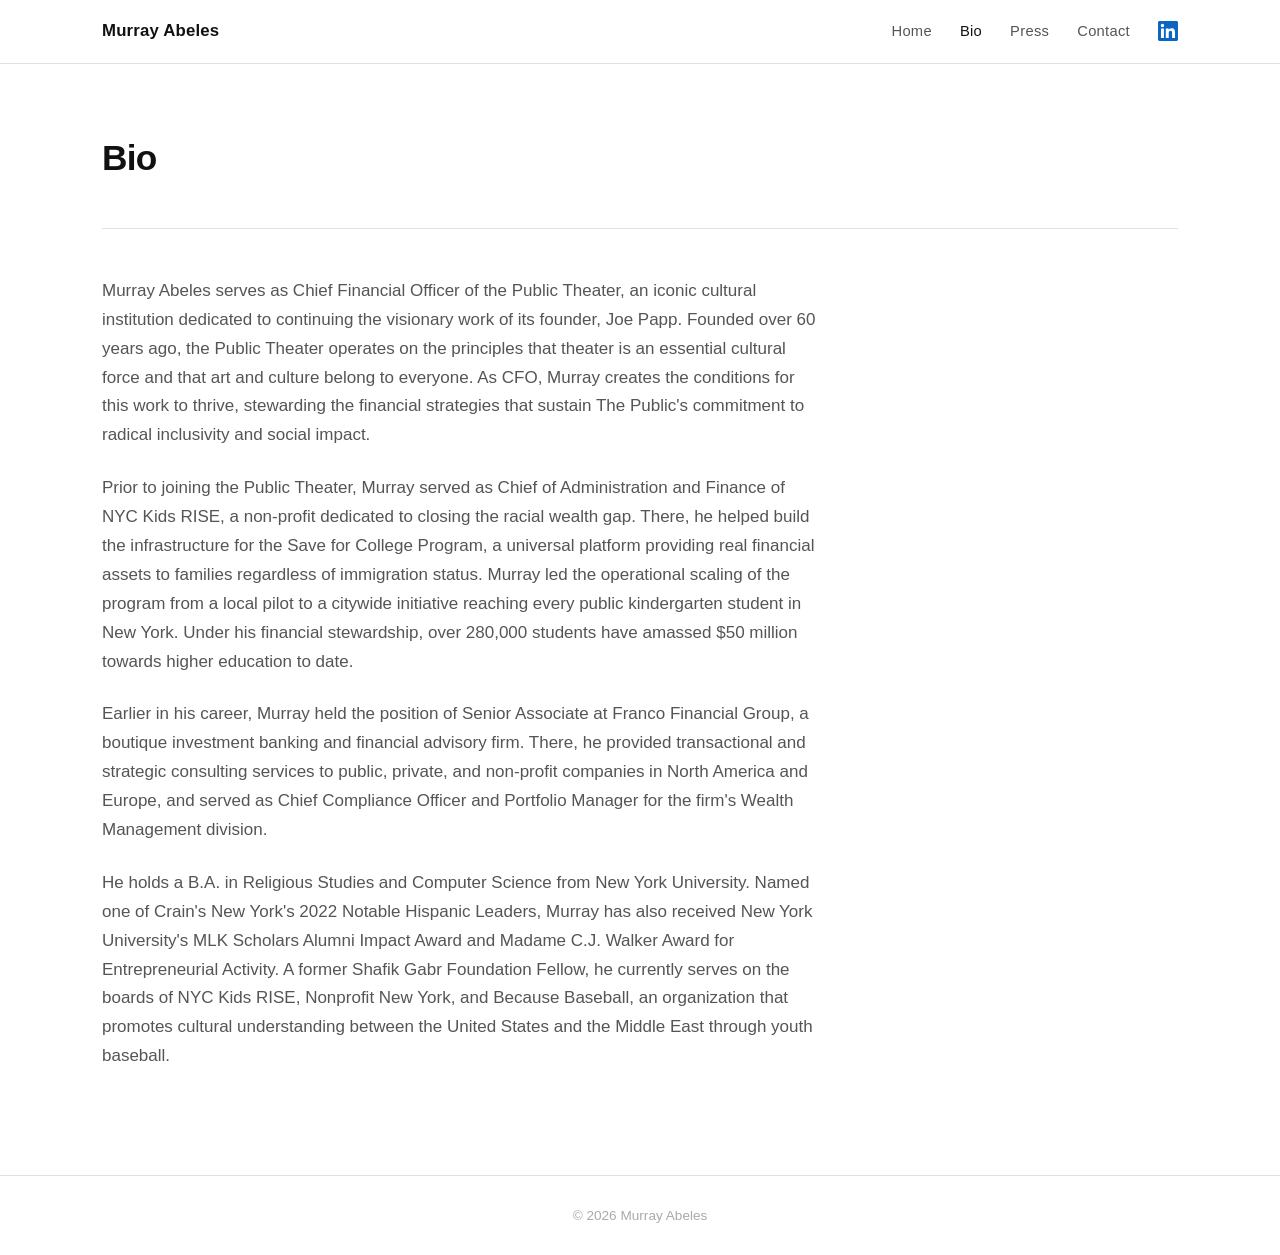
==== bio.html @ eace4b52 "Replace LinkedIn text with SVG logo in nav Co-Authored-By: Claude Sonnet 4.6 <noreply@anthropic.com>" ====
<!DOCTYPE html>
<html lang="en">
<head>
    <meta charset="UTF-8">
    <meta name="viewport" content="width=device-width, initial-scale=1.0">
    <title>Bio — Murray Abeles</title>
    <link rel="stylesheet" href="css/style.css">
</head>
<body>
    <header>
        <div class="header-inner">
            <a href="index.html" class="site-name">Murray Abeles</a>
            <nav>
                <a href="index.html">Home</a>
                <a href="bio.html" class="active">Bio</a>
                <a href="press.html">Press</a>
                <a href="contact.html">Contact</a>
                <a href="https://www.linkedin.com/in/murrayabeles/" target="_blank" class="linkedin-icon" aria-label="LinkedIn"><svg xmlns="http://www.w3.org/2000/svg" width="20" height="20" viewBox="0 0 24 24" fill="#0A66C2"><path d="M20.447 20.452h-3.554v-5.569c0-1.328-.027-3.037-1.852-3.037-1.853 0-2.136 1.445-2.136 2.939v5.667H9.351V9h3.414v1.561h.046c.477-.9 1.637-1.85 3.37-1.85 3.601 0 4.267 2.37 4.267 5.455v6.286zM5.337 7.433a2.062 2.062 0 0 1-2.063-2.065 2.064 2.064 0 1 1 2.063 2.065zm1.782 13.019H3.555V9h3.564v11.452zM22.225 0H1.771C.792 0 0 .774 0 1.729v20.542C0 23.227.792 24 1.771 24h20.451C23.2 24 24 23.227 24 22.271V1.729C24 .774 23.2 0 22.222 0h.003z"/></svg></a>
            </nav>
        </div>
    </header>

    <main class="page">
        <div class="page-header">
            <h1>Bio</h1>
        </div>
        <div class="page-content">
            <p>Murray Abeles serves as Chief Financial Officer of the Public Theater, an iconic cultural institution dedicated to continuing the visionary work of its founder, Joe Papp. Founded over 60 years ago, the Public Theater operates on the principles that theater is an essential cultural force and that art and culture belong to everyone. As CFO, Murray creates the conditions for this work to thrive, stewarding the financial strategies that sustain The Public's commitment to radical inclusivity and social impact.</p>
            <p>Prior to joining the Public Theater, Murray served as Chief of Administration and Finance of NYC Kids RISE, a non-profit dedicated to closing the racial wealth gap. There, he helped build the infrastructure for the Save for College Program, a universal platform providing real financial assets to families regardless of immigration status. Murray led the operational scaling of the program from a local pilot to a citywide initiative reaching every public kindergarten student in New York. Under his financial stewardship, over 280,000 students have amassed $50 million towards higher education to date.</p>
            <p>Earlier in his career, Murray held the position of Senior Associate at Franco Financial Group, a boutique investment banking and financial advisory firm. There, he provided transactional and strategic consulting services to public, private, and non-profit companies in North America and Europe, and served as Chief Compliance Officer and Portfolio Manager for the firm's Wealth Management division.</p>
            <p>He holds a B.A. in Religious Studies and Computer Science from New York University. Named one of Crain's New York's 2022 Notable Hispanic Leaders, Murray has also received New York University's MLK Scholars Alumni Impact Award and Madame C.J. Walker Award for Entrepreneurial Activity. A former Shafik Gabr Foundation Fellow, he currently serves on the boards of NYC Kids RISE, Nonprofit New York, and Because Baseball, an organization that promotes cultural understanding between the United States and the Middle East through youth baseball.</p>
        </div>
    </main>

    <footer>
        <p>&copy; 2026 Murray Abeles</p>
    </footer>
</body>
</html>
---- css/style.css ----
/* =========================================
   Base & Reset
   ========================================= */
*, *::before, *::after {
    box-sizing: border-box;
    margin: 0;
    padding: 0;
}

:root {
    --max-width: 1140px;
    --color-bg: #fff;
    --color-text: #111;
    --color-muted: #555;
    --color-border: #e0e0e0;
    --color-accent: #111;
    --font: -apple-system, BlinkMacSystemFont, "Segoe UI", Roboto, Helvetica, Arial, sans-serif;
    --header-height: 64px;
}

html {
    scroll-behavior: smooth;
}

body {
    font-family: var(--font);
    background: var(--color-bg);
    color: var(--color-text);
    line-height: 1.7;
    font-size: 17px;
}

/* =========================================
   Header & Nav
   ========================================= */
header {
    position: sticky;
    top: 0;
    z-index: 100;
    height: var(--header-height);
    background: rgba(255, 255, 255, 0.85);
    backdrop-filter: blur(12px);
    -webkit-backdrop-filter: blur(12px);
    border-bottom: 1px solid var(--color-border);
    display: flex;
    align-items: center;
}

header .header-inner {
    width: 100%;
    max-width: var(--max-width);
    margin: 0 auto;
    padding: 0 32px;
    display: flex;
    align-items: center;
    justify-content: space-between;
}

header .site-name {
    font-size: 1.05rem;
    font-weight: 600;
    letter-spacing: 0.01em;
    text-decoration: none;
    color: var(--color-text);
}

nav {
    display: flex;
    align-items: center;
    gap: 28px;
}

nav a {
    color: var(--color-muted);
    text-decoration: none;
    font-size: 0.92rem;
    font-weight: 500;
    letter-spacing: 0.02em;
    transition: color 0.2s;
}

nav a:hover,
nav a.active {
    color: var(--color-text);
}

nav a.linkedin-icon {
    display: flex;
    align-items: center;
    line-height: 1;
}

nav a.linkedin-icon svg {
    display: block;
    transition: opacity 0.2s;
}

nav a.linkedin-icon:hover svg {
    opacity: 0.7;
}

/* =========================================
   Page Wrapper
   ========================================= */
.page {
    max-width: var(--max-width);
    margin: 0 auto;
    padding: 0 32px;
}

/* =========================================
   Hero (Home)
   ========================================= */
.hero {
    display: grid;
    grid-template-columns: 1fr 420px;
    gap: 64px;
    align-items: center;
    padding: 80px 0 72px;
}

.hero-text h1 {
    font-size: 2.8rem;
    font-weight: 700;
    line-height: 1.15;
    margin-bottom: 24px;
    letter-spacing: -0.02em;
}

.hero-text p {
    font-size: 1.05rem;
    color: var(--color-muted);
    margin-bottom: 20px;
}

.hero-text ul {
    list-style: none;
    padding: 0;
}

.hero-text ul li {
    padding: 8px 0;
    border-top: 1px solid var(--color-border);
    font-size: 0.97rem;
    color: var(--color-muted);
}

.hero-text ul li:last-child {
    border-bottom: 1px solid var(--color-border);
}

.hero-text ul li a {
    color: var(--color-text);
    text-decoration: none;
    font-weight: 500;
}

.hero-text ul li a:hover {
    text-decoration: underline;
}

.hero-photo {
    background: #e8e8e8;
    border-radius: 4px;
    aspect-ratio: 3/4;
    display: flex;
    align-items: center;
    justify-content: center;
    color: #999;
    font-size: 0.9rem;
    letter-spacing: 0.05em;
}

/* =========================================
   Section Divider
   ========================================= */
.section-divider {
    border: none;
    border-top: 1px solid var(--color-border);
    margin: 0;
}

/* =========================================
   Featured Projects (Home)
   ========================================= */
.featured-section {
    padding: 72px 0 80px;
}

.featured-section h2 {
    font-size: 1.5rem;
    font-weight: 700;
    margin-bottom: 56px;
    letter-spacing: -0.01em;
}

.project-block {
    display: grid;
    grid-template-columns: 1fr 1fr;
    gap: 56px;
    align-items: center;
    margin-bottom: 72px;
}

.project-block:last-child {
    margin-bottom: 0;
}

/* Alternate: image on right */
.project-block.reverse {
    direction: rtl;
}

.project-block.reverse > * {
    direction: ltr;
}

.project-image {
    background: #e8e8e8;
    border-radius: 4px;
    aspect-ratio: 4/3;
    display: flex;
    align-items: center;
    justify-content: center;
    color: #999;
    font-size: 0.9rem;
    letter-spacing: 0.05em;
}

.project-text h3 {
    font-size: 1.25rem;
    font-weight: 700;
    margin-bottom: 12px;
    line-height: 1.3;
}

.project-text p {
    color: var(--color-muted);
    font-size: 0.97rem;
    margin-bottom: 16px;
}

.project-text a {
    color: var(--color-text);
    font-weight: 600;
    font-size: 0.9rem;
    text-decoration: none;
    border-bottom: 2px solid var(--color-text);
    padding-bottom: 1px;
    transition: opacity 0.2s;
}

.project-text a:hover {
    opacity: 0.6;
}

/* =========================================
   Interior Pages (Bio, Press)
   ========================================= */
.page-header {
    padding: 64px 0 40px;
    border-bottom: 1px solid var(--color-border);
    margin-bottom: 48px;
}

.page-header h1 {
    font-size: 2.2rem;
    font-weight: 700;
    letter-spacing: -0.02em;
}

.page-content {
    padding-bottom: 80px;
}

.page-content p {
    color: var(--color-muted);
    margin-bottom: 24px;
    max-width: 720px;
}

/* =========================================
   Press Page
   ========================================= */
.press-section {
    margin-bottom: 48px;
}

.press-section h2 {
    font-size: 1.1rem;
    font-weight: 700;
    text-transform: uppercase;
    letter-spacing: 0.08em;
    color: var(--color-muted);
    margin-bottom: 20px;
}

.press-section ul {
    list-style: none;
    padding: 0;
}

.press-section ul li {
    border-top: 1px solid var(--color-border);
    padding: 14px 0;
}

.press-section ul li:last-child {
    border-bottom: 1px solid var(--color-border);
}

.press-section ul li a {
    color: var(--color-text);
    text-decoration: none;
    font-size: 0.97rem;
    font-weight: 500;
}

.press-section ul li a:hover {
    text-decoration: underline;
}

.press-note {
    color: var(--color-muted);
    font-size: 0.92rem;
    margin-bottom: 20px;
}

/* =========================================
   Contact Page
   ========================================= */
.contact-wrap {
    padding: 64px 0 80px;
    display: grid;
    grid-template-columns: 1fr 560px;
    gap: 80px;
    align-items: start;
}

.contact-intro h1 {
    font-size: 2.2rem;
    font-weight: 700;
    letter-spacing: -0.02em;
    margin-bottom: 16px;
}

.contact-intro p {
    color: var(--color-muted);
    font-size: 0.97rem;
}

.contact-card {
    background: rgba(255, 255, 255, 0.9);
    border: 2px solid var(--color-border);
    border-radius: 20px;
    padding: 40px;
}

.contact-card .form-group {
    margin-bottom: 20px;
}

.contact-card label {
    display: block;
    font-size: 0.85rem;
    font-weight: 600;
    letter-spacing: 0.04em;
    text-transform: uppercase;
    color: var(--color-muted);
    margin-bottom: 6px;
}

.contact-card input,
.contact-card textarea {
    width: 100%;
    padding: 12px 14px;
    border: 1px solid var(--color-border);
    border-radius: 6px;
    font-family: var(--font);
    font-size: 0.97rem;
    color: var(--color-text);
    background: #fafafa;
    transition: border-color 0.2s;
}

.contact-card input:focus,
.contact-card textarea:focus {
    outline: none;
    border-color: #999;
    background: #fff;
}

.contact-card textarea {
    height: 140px;
    resize: vertical;
}

.contact-card button {
    width: 100%;
    padding: 14px;
    background: var(--color-text);
    color: #fff;
    border: none;
    border-radius: 6px;
    font-family: var(--font);
    font-size: 0.97rem;
    font-weight: 600;
    cursor: pointer;
    letter-spacing: 0.02em;
    transition: opacity 0.2s;
}

.contact-card button:hover {
    opacity: 0.75;
}

.static-note {
    margin-top: 14px;
    font-size: 0.82rem;
    color: #aaa;
    text-align: center;
}

/* =========================================
   Footer
   ========================================= */
footer {
    border-top: 1px solid var(--color-border);
    padding: 28px 32px;
    text-align: center;
    font-size: 0.85rem;
    color: #aaa;
}

/* =========================================
   Responsive
   ========================================= */
@media (max-width: 900px) {
    .hero {
        grid-template-columns: 1fr;
        padding: 48px 0 40px;
        gap: 40px;
    }

    .hero-photo {
        aspect-ratio: 16/9;
        max-height: 300px;
    }

    .hero-text h1 {
        font-size: 2rem;
    }

    .project-block,
    .project-block.reverse {
        grid-template-columns: 1fr;
        direction: ltr;
        gap: 24px;
    }

    .contact-wrap {
        grid-template-columns: 1fr;
        gap: 40px;
    }
}

@media (max-width: 600px) {
    :root {
        --header-height: 56px;
    }

    .page {
        padding: 0 20px;
    }

    header .header-inner {
        padding: 0 20px;
    }

    nav {
        gap: 16px;
    }

    nav a {
        font-size: 0.85rem;
    }

    .hero-text h1 {
        font-size: 1.7rem;
    }

    footer {
        padding: 20px;
    }
}
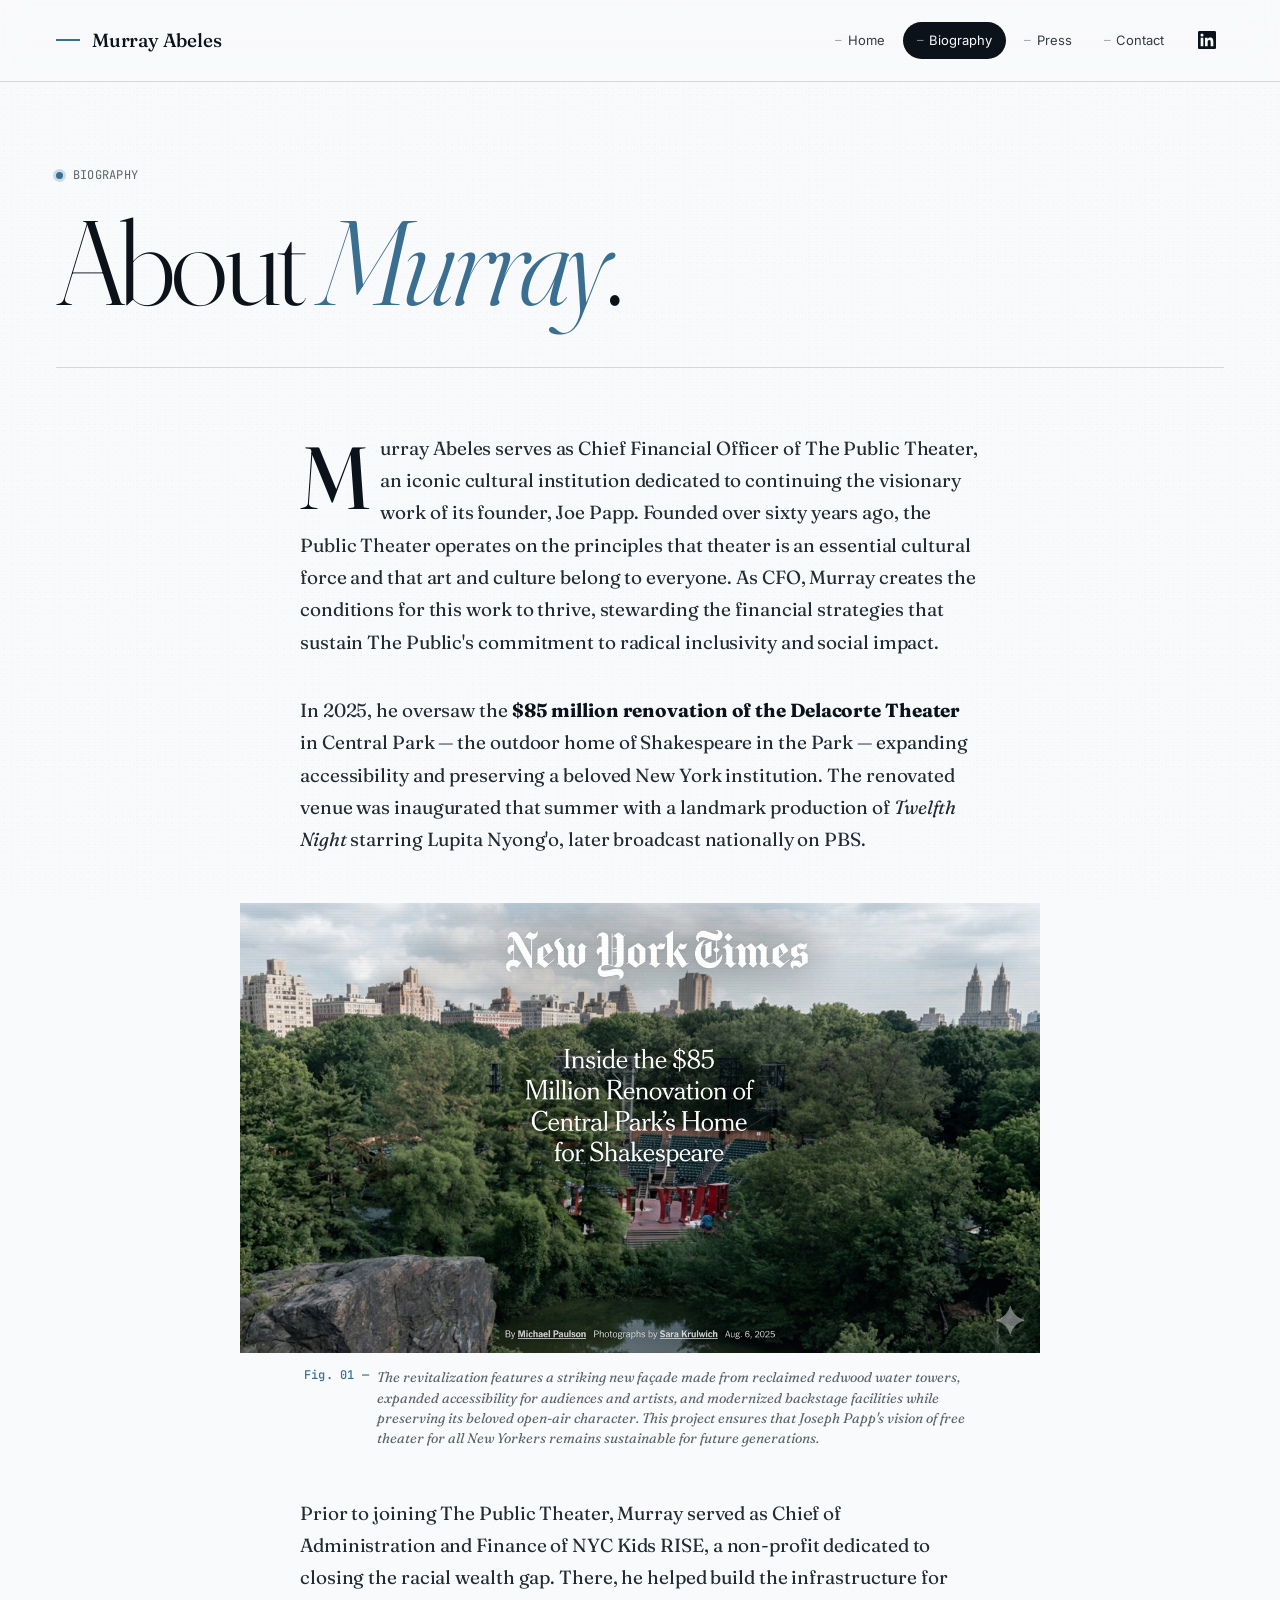
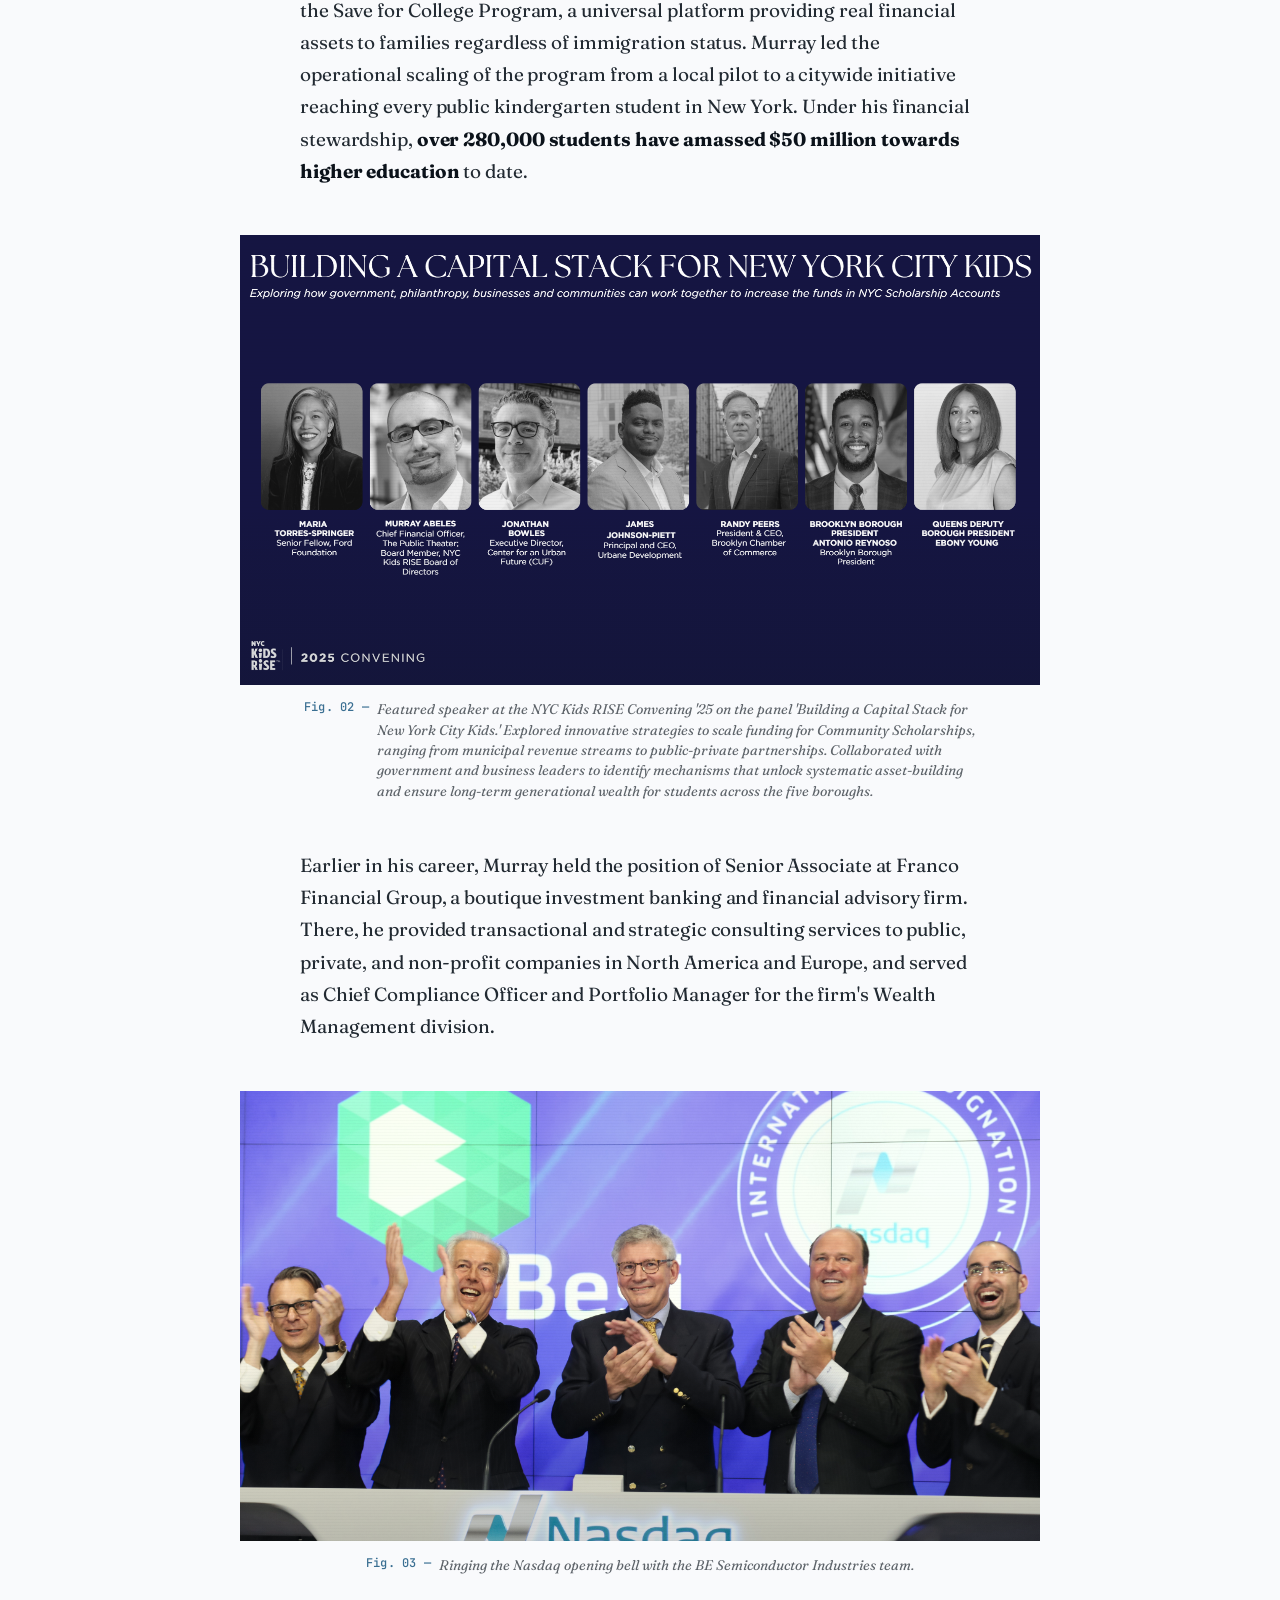
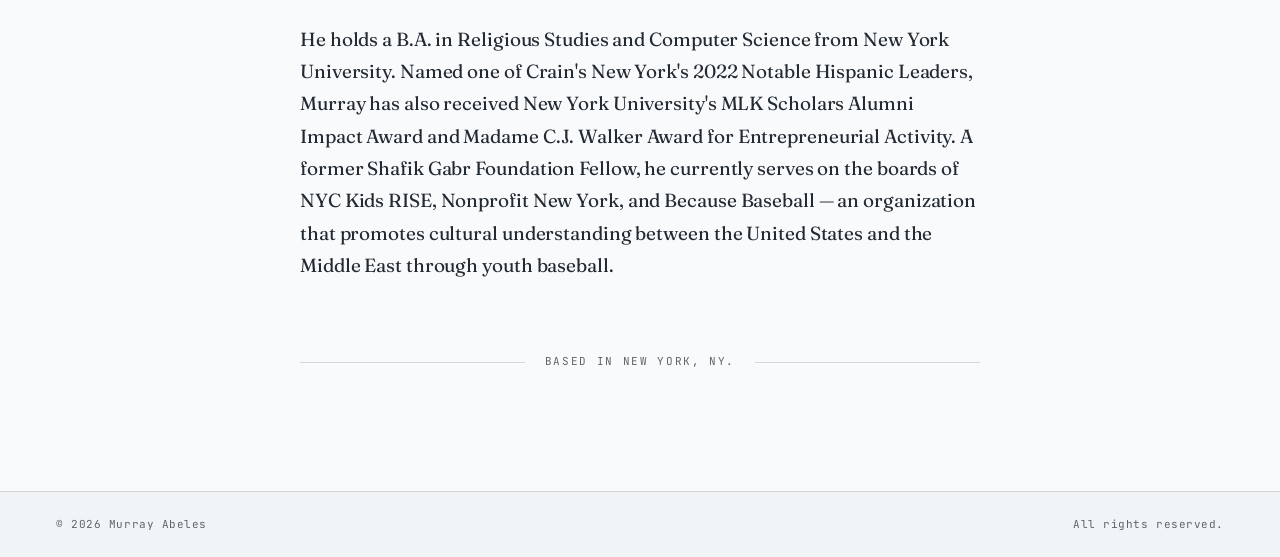
==== commit 8a2f572f: "Implement Direction A redesign — Warm & Humanistic editorial style Full visual overhaul across all p" ====
--- a/bio.html
+++ b/bio.html
@@ -3,37 +3,108 @@
 <head>
     <meta charset="UTF-8">
     <meta name="viewport" content="width=device-width, initial-scale=1.0">
-    <title>Bio — Murray Abeles</title>
+    <title>Biography — Murray Abeles</title>
+    <link rel="preconnect" href="https://fonts.googleapis.com">
+    <link rel="preconnect" href="https://fonts.gstatic.com" crossorigin>
+    <link href="https://fonts.googleapis.com/css2?family=Fraunces:ital,opsz,wght,SOFT@0,9..144,300..700,0..100;1,9..144,300..700,0..100&family=Inter:wght@400;500;600&family=JetBrains+Mono:wght@400;500&display=swap" rel="stylesheet">
     <link rel="stylesheet" href="css/style.css">
 </head>
 <body>
-    <header>
-        <div class="header-inner">
-            <a href="index.html" class="site-name">Murray Abeles</a>
-            <nav>
-                <a href="index.html">Home</a>
-                <a href="bio.html" class="active">Bio</a>
-                <a href="press.html">Press</a>
-                <a href="contact.html">Contact</a>
-                <a href="https://www.linkedin.com/in/murrayabeles/" target="_blank" class="linkedin-icon" aria-label="LinkedIn"><svg xmlns="http://www.w3.org/2000/svg" width="20" height="20" viewBox="0 0 24 24" fill="#0A66C2"><path d="M20.447 20.452h-3.554v-5.569c0-1.328-.027-3.037-1.852-3.037-1.853 0-2.136 1.445-2.136 2.939v5.667H9.351V9h3.414v1.561h.046c.477-.9 1.637-1.85 3.37-1.85 3.601 0 4.267 2.37 4.267 5.455v6.286zM5.337 7.433a2.062 2.062 0 0 1-2.063-2.065 2.064 2.064 0 1 1 2.063 2.065zm1.782 13.019H3.555V9h3.564v11.452zM22.225 0H1.771C.792 0 0 .774 0 1.729v20.542C0 23.227.792 24 1.771 24h20.451C23.2 24 24 23.227 24 22.271V1.729C24 .774 23.2 0 22.222 0h.003z"/></svg></a>
-            </nav>
-        </div>
+
+    <header class="site-nav">
+        <a class="site-mark" href="index.html">
+            <span class="mark-rule"></span>
+            <span class="mark-name">Murray Abeles</span>
+        </a>
+        <nav>
+            <a class="nav-link" href="index.html"><span class="nav-dash">—</span>Home</a>
+            <a class="nav-link active" href="bio.html"><span class="nav-dash">—</span>Biography</a>
+            <a class="nav-link" href="press.html"><span class="nav-dash">—</span>Press</a>
+            <a class="nav-link" href="contact.html"><span class="nav-dash">—</span>Contact</a>
+            <a class="nav-linkedin" href="https://www.linkedin.com/in/murrayabeles/" target="_blank" aria-label="LinkedIn">
+                <svg width="18" height="18" viewBox="0 0 24 24" fill="currentColor" aria-hidden="true">
+                    <path d="M20.447 20.452h-3.554v-5.569c0-1.328-.027-3.037-1.852-3.037-1.853 0-2.136 1.445-2.136 2.939v5.667H9.351V9h3.414v1.561h.046c.477-.9 1.637-1.85 3.37-1.85 3.601 0 4.268 2.37 4.268 5.455v6.286zM5.337 7.433a2.062 2.062 0 01-2.063-2.065 2.063 2.063 0 112.063 2.065zm1.782 13.019H3.555V9h3.564v11.452zM22.225 0H1.771C.792 0 0 .774 0 1.729v20.542C0 23.227.792 24 1.771 24h20.451C23.2 24 24 23.227 24 22.271V1.729C24 .774 23.2 0 22.222 0h.003z"/>
+                </svg>
+            </a>
+        </nav>
     </header>
 
-    <main class="page">
-        <div class="page-header">
-            <h1>Bio</h1>
-        </div>
-        <div class="page-content">
-            <p>Murray Abeles serves as Chief Financial Officer of the Public Theater, an iconic cultural institution dedicated to continuing the visionary work of its founder, Joe Papp. Founded over 60 years ago, the Public Theater operates on the principles that theater is an essential cultural force and that art and culture belong to everyone. As CFO, Murray creates the conditions for this work to thrive, stewarding the financial strategies that sustain The Public's commitment to radical inclusivity and social impact.</p>
-            <p>Prior to joining the Public Theater, Murray served as Chief of Administration and Finance of NYC Kids RISE, a non-profit dedicated to closing the racial wealth gap. There, he helped build the infrastructure for the Save for College Program, a universal platform providing real financial assets to families regardless of immigration status. Murray led the operational scaling of the program from a local pilot to a citywide initiative reaching every public kindergarten student in New York. Under his financial stewardship, over 280,000 students have amassed $50 million towards higher education to date.</p>
-            <p>Earlier in his career, Murray held the position of Senior Associate at Franco Financial Group, a boutique investment banking and financial advisory firm. There, he provided transactional and strategic consulting services to public, private, and non-profit companies in North America and Europe, and served as Chief Compliance Officer and Portfolio Manager for the firm's Wealth Management division.</p>
-            <p>He holds a B.A. in Religious Studies and Computer Science from New York University. Named one of Crain's New York's 2022 Notable Hispanic Leaders, Murray has also received New York University's MLK Scholars Alumni Impact Award and Madame C.J. Walker Award for Entrepreneurial Activity. A former Shafik Gabr Foundation Fellow, he currently serves on the boards of NYC Kids RISE, Nonprofit New York, and Because Baseball, an organization that promotes cultural understanding between the United States and the Middle East through youth baseball.</p>
-        </div>
+    <main class="page-wrap">
+        <header class="page-head">
+            <div class="eyebrow"><span class="eyebrow-dot"></span>Biography</div>
+            <h1 class="page-h1">About <em>Murray</em>.</h1>
+        </header>
+
+        <article class="essay">
+
+            <p class="essay-p essay-first">
+                <span class="dropcap">M</span>urray Abeles serves as Chief Financial Officer of The Public Theater, an iconic cultural institution dedicated to continuing the visionary work of its founder, Joe Papp. Founded over sixty years ago, the Public Theater operates on the principles that theater is an essential cultural force and that art and culture belong to everyone. As CFO, Murray creates the conditions for this work to thrive, stewarding the financial strategies that sustain The Public's commitment to radical inclusivity and social impact.
+            </p>
+
+            <p class="essay-p">
+                In 2025, he oversaw the <strong>$85 million renovation of the Delacorte Theater</strong> in Central Park — the outdoor home of Shakespeare in the Park — expanding accessibility and preserving a beloved New York institution. The renovated venue was inaugurated that summer with a landmark production of <em>Twelfth Night</em> starring Lupita Nyong'o, later broadcast nationally on PBS.
+            </p>
+
+            <figure class="plate">
+                <a class="plate-img" href="https://www.nytimes.com/2025/08/07/theater/delacorte-shakespeare-renovation.html" target="_blank" rel="noopener">
+                    <img src="images/delacorte-nyt.png" alt="The renovated Delacorte Theater">
+                    <div class="portrait-grain"></div>
+                </a>
+                <figcaption>
+                    <span class="cap-num">Fig. 01 —</span>
+                    <span>The revitalization features a striking new façade made from reclaimed redwood water towers, expanded accessibility for audiences and artists, and modernized backstage facilities while preserving its beloved open-air character. This project ensures that Joseph Papp's vision of free theater for all New Yorkers remains sustainable for future generations.</span>
+                </figcaption>
+            </figure>
+
+            <p class="essay-p">
+                Prior to joining The Public Theater, Murray served as Chief of Administration and Finance of NYC Kids RISE, a non-profit dedicated to closing the racial wealth gap. There, he helped build the infrastructure for the Save for College Program, a universal platform providing real financial assets to families regardless of immigration status. Murray led the operational scaling of the program from a local pilot to a citywide initiative reaching every public kindergarten student in New York. Under his financial stewardship, <strong>over 280,000 students have amassed $50 million towards higher education</strong> to date.
+            </p>
+
+            <figure class="plate">
+                <a class="plate-img" href="https://nyckidsrise.org/convening25/?utm_source=convening25&utm_medium=email&utm_campaign=rsvp-202510&utm_content=image" target="_blank" rel="noopener">
+                    <img src="images/nykidsrise-convening.webp" alt="NYC Kids RISE Convening">
+                    <div class="portrait-grain"></div>
+                </a>
+                <figcaption>
+                    <span class="cap-num">Fig. 02 —</span>
+                    <span>Featured speaker at the NYC Kids RISE Convening '25 on the panel 'Building a Capital Stack for New York City Kids.' Explored innovative strategies to scale funding for Community Scholarships, ranging from municipal revenue streams to public-private partnerships. Collaborated with government and business leaders to identify mechanisms that unlock systematic asset-building and ensure long-term generational wealth for students across the five boroughs.</span>
+                </figcaption>
+            </figure>
+
+            <p class="essay-p">
+                Earlier in his career, Murray held the position of Senior Associate at Franco Financial Group, a boutique investment banking and financial advisory firm. There, he provided transactional and strategic consulting services to public, private, and non-profit companies in North America and Europe, and served as Chief Compliance Officer and Portfolio Manager for the firm's Wealth Management division.
+            </p>
+
+            <figure class="plate">
+                <div class="plate-img">
+                    <img src="images/nasdaq-bell.jpg" alt="Murray Abeles ringing the Nasdaq opening bell">
+                    <div class="portrait-grain"></div>
+                </div>
+                <figcaption>
+                    <span class="cap-num">Fig. 03 —</span>
+                    <span>Ringing the Nasdaq opening bell with the BE Semiconductor Industries team.</span>
+                </figcaption>
+            </figure>
+
+            <p class="essay-p">
+                He holds a B.A. in Religious Studies and Computer Science from New York University. Named one of Crain's New York's 2022 Notable Hispanic Leaders, Murray has also received New York University's MLK Scholars Alumni Impact Award and Madame C.J. Walker Award for Entrepreneurial Activity. A former Shafik Gabr Foundation Fellow, he currently serves on the boards of NYC Kids RISE, Nonprofit New York, and Because Baseball — an organization that promotes cultural understanding between the United States and the Middle East through youth baseball.
+            </p>
+
+            <footer class="essay-colophon">
+                <span class="essay-colophon-rule"></span>
+                <span class="essay-colophon-text">Based in New York, NY.</span>
+                <span class="essay-colophon-rule"></span>
+            </footer>
+
+        </article>
     </main>
 
-    <footer>
-        <p>&copy; 2026 Murray Abeles</p>
+    <footer class="site-footer">
+        <div class="footer-base">
+            <span>© 2026 Murray Abeles</span>
+            <span>All rights reserved.</span>
+        </div>
     </footer>
+
 </body>
 </html>
--- a/css/style.css
+++ b/css/style.css
@@ -1,495 +1,590 @@
 /* =========================================
-   Base & Reset
-   ========================================= */
-*, *::before, *::after {
-    box-sizing: border-box;
-    margin: 0;
-    padding: 0;
-}
-
+   Murray Abeles — Direction A
+   Warm & Humanistic · Editorial
+   ========================================= */
+
+/* ── Reset ── */
+*, *::before, *::after { box-sizing: border-box; margin: 0; padding: 0; }
+a { color: inherit; text-decoration: none; }
+img { display: block; }
+
+/* ── Design Tokens ── */
 :root {
-    --max-width: 1140px;
-    --color-bg: #fff;
-    --color-text: #111;
-    --color-muted: #555;
-    --color-border: #e0e0e0;
-    --color-accent: #111;
-    --font: -apple-system, BlinkMacSystemFont, "Segoe UI", Roboto, Helvetica, Arial, sans-serif;
-    --header-height: 64px;
-}
-
-html {
-    scroll-behavior: smooth;
-}
-
+  --ink:         oklch(0.18 0.020 250);
+  --ink-2:       oklch(0.28 0.018 250);
+  --text:        oklch(0.35 0.015 250);
+  --muted:       oklch(0.50 0.012 250);
+  --subtle:      oklch(0.68 0.010 250);
+  --line:        oklch(0.88 0.008 250);
+  --line-2:      oklch(0.94 0.006 250);
+  --paper:       oklch(0.985 0.003 250);
+  --paper-2:     oklch(0.965 0.005 250);
+  --accent:      oklch(0.52 0.08  240);
+  --accent-soft: oklch(0.94 0.02  240);
+
+  --serif: 'Fraunces', Georgia, serif;
+  --sans:  'Inter', -apple-system, BlinkMacSystemFont, sans-serif;
+  --mono:  'JetBrains Mono', ui-monospace, Menlo, monospace;
+}
+
+/* ── Base ── */
+html { scroll-behavior: smooth; }
 body {
-    font-family: var(--font);
-    background: var(--color-bg);
-    color: var(--color-text);
-    line-height: 1.7;
-    font-size: 17px;
-}
-
-/* =========================================
-   Header & Nav
-   ========================================= */
-header {
-    position: sticky;
-    top: 0;
-    z-index: 100;
-    height: var(--header-height);
-    background: rgba(255, 255, 255, 0.85);
-    backdrop-filter: blur(12px);
-    -webkit-backdrop-filter: blur(12px);
-    border-bottom: 1px solid var(--color-border);
-    display: flex;
-    align-items: center;
-}
-
-header .header-inner {
-    width: 100%;
-    max-width: var(--max-width);
-    margin: 0 auto;
-    padding: 0 32px;
-    display: flex;
-    align-items: center;
-    justify-content: space-between;
-}
-
-header .site-name {
-    font-size: 1.05rem;
-    font-weight: 600;
-    letter-spacing: 0.01em;
-    text-decoration: none;
-    color: var(--color-text);
-}
-
-nav {
-    display: flex;
-    align-items: center;
-    gap: 28px;
-}
-
-nav a {
-    color: var(--color-muted);
-    text-decoration: none;
-    font-size: 0.92rem;
-    font-weight: 500;
-    letter-spacing: 0.02em;
-    transition: color 0.2s;
-}
-
-nav a:hover,
-nav a.active {
-    color: var(--color-text);
-}
-
-nav a.linkedin-icon {
-    display: flex;
-    align-items: center;
-    line-height: 1;
-}
-
-nav a.linkedin-icon svg {
-    display: block;
-    transition: opacity 0.2s;
-}
-
-nav a.linkedin-icon:hover svg {
-    opacity: 0.7;
-}
-
-/* =========================================
-   Page Wrapper
-   ========================================= */
-.page {
-    max-width: var(--max-width);
-    margin: 0 auto;
-    padding: 0 32px;
-}
-
-/* =========================================
-   Hero (Home)
-   ========================================= */
+  font-family: var(--sans);
+  background: var(--paper);
+  color: var(--text);
+  font-size: 15px;
+  line-height: 1.6;
+  min-height: 100vh;
+}
+
+/* Paper texture overlay */
+body::before {
+  content: '';
+  position: fixed;
+  inset: 0;
+  pointer-events: none;
+  background-image:
+    radial-gradient(oklch(0.40 0.02 250 / 0.020) 1px, transparent 1px),
+    radial-gradient(oklch(0.20 0.02 250 / 0.015) 1px, transparent 1px);
+  background-size: 3px 3px, 7px 7px;
+  background-position: 0 0, 1px 1px;
+  mix-blend-mode: multiply;
+  z-index: 0;
+}
+
+/* =========================================
+   NAV
+   ========================================= */
+.site-nav {
+  position: sticky;
+  top: 0;
+  z-index: 10;
+  display: flex;
+  align-items: center;
+  justify-content: space-between;
+  padding: 22px 56px;
+  background: oklch(0.985 0.003 250 / 0.85);
+  backdrop-filter: blur(14px);
+  -webkit-backdrop-filter: blur(14px);
+  border-bottom: 1px solid var(--line);
+}
+
+.site-mark {
+  display: flex;
+  align-items: center;
+  gap: 12px;
+}
+.mark-rule {
+  width: 24px;
+  height: 2px;
+  background: var(--accent);
+  display: inline-block;
+  flex-shrink: 0;
+}
+.mark-name {
+  font-family: var(--serif);
+  font-weight: 500;
+  font-size: 19px;
+  color: var(--ink);
+  letter-spacing: -0.01em;
+}
+
+.site-nav nav {
+  display: flex;
+  align-items: center;
+  gap: 4px;
+}
+
+.nav-link {
+  font-size: 13px;
+  letter-spacing: -0.005em;
+  color: var(--text);
+  padding: 8px 14px;
+  border-radius: 999px;
+  display: inline-flex;
+  align-items: center;
+  gap: 6px;
+  transition: background 0.2s, color 0.2s;
+}
+.nav-dash {
+  font-family: var(--mono);
+  color: var(--subtle);
+  font-size: 11px;
+}
+.nav-link:hover { background: oklch(0.20 0.015 250 / 0.06); }
+.nav-link.active { background: var(--ink); color: var(--paper); }
+.nav-link.active .nav-dash { color: oklch(0.70 0.01 250); }
+
+.nav-linkedin {
+  margin-left: 8px;
+  display: inline-flex;
+  align-items: center;
+  justify-content: center;
+  padding: 8px;
+  color: var(--ink);
+  border-radius: 999px;
+  transition: color 0.2s, background 0.2s;
+}
+.nav-linkedin:hover { color: var(--accent); background: oklch(0.20 0.015 250 / 0.06); }
+
+/* =========================================
+   HOME — HERO
+   ========================================= */
+.home-wrap {
+  padding: 0 56px 40px;
+  position: relative;
+  z-index: 1;
+}
+
 .hero {
-    display: grid;
-    grid-template-columns: 1fr 420px;
-    gap: 64px;
-    align-items: center;
-    padding: 80px 0 72px;
-}
-
-.hero-text h1 {
-    font-size: 2.8rem;
-    font-weight: 700;
-    line-height: 1.15;
-    margin-bottom: 24px;
-    letter-spacing: -0.02em;
-}
-
-.hero-text p {
-    font-size: 1.05rem;
-    color: var(--color-muted);
-    margin-bottom: 20px;
-}
-
-.hero-text ul {
-    list-style: none;
-    padding: 0;
-}
-
-.hero-text ul li {
-    padding: 8px 0;
-    border-top: 1px solid var(--color-border);
-    font-size: 0.97rem;
-    color: var(--color-muted);
-}
-
-.hero-text ul li:last-child {
-    border-bottom: 1px solid var(--color-border);
-}
-
-.hero-text ul li a {
-    color: var(--color-text);
-    text-decoration: none;
-    font-weight: 500;
-}
-
-.hero-text ul li a:hover {
-    text-decoration: underline;
-}
-
-.hero-photo {
-    background: #e8e8e8;
-    border-radius: 4px;
-    aspect-ratio: 3/4;
-    display: flex;
-    align-items: center;
-    justify-content: center;
-    color: #999;
-    font-size: 0.9rem;
-    letter-spacing: 0.05em;
-}
-
-/* =========================================
-   Section Divider
-   ========================================= */
-.section-divider {
-    border: none;
-    border-top: 1px solid var(--color-border);
-    margin: 0;
-}
-
-/* =========================================
-   Featured Projects (Home)
-   ========================================= */
-.featured-section {
-    padding: 72px 0 80px;
-}
-
-.featured-section h2 {
-    font-size: 1.5rem;
-    font-weight: 700;
-    margin-bottom: 56px;
-    letter-spacing: -0.01em;
-}
-
-.project-block {
-    display: grid;
-    grid-template-columns: 1fr 1fr;
-    gap: 56px;
-    align-items: center;
-    margin-bottom: 72px;
-}
-
-.project-block:last-child {
-    margin-bottom: 0;
-}
-
-/* Alternate: image on right */
-.project-block.reverse {
-    direction: rtl;
-}
-
-.project-block.reverse > * {
-    direction: ltr;
-}
-
-.project-image {
-    background: #e8e8e8;
-    border-radius: 4px;
-    aspect-ratio: 4/3;
-    display: flex;
-    align-items: center;
-    justify-content: center;
-    color: #999;
-    font-size: 0.9rem;
-    letter-spacing: 0.05em;
-}
-
-.project-text h3 {
-    font-size: 1.25rem;
-    font-weight: 700;
-    margin-bottom: 12px;
-    line-height: 1.3;
-}
-
-.project-text p {
-    color: var(--color-muted);
-    font-size: 0.97rem;
-    margin-bottom: 16px;
-}
-
-.project-text a {
-    color: var(--color-text);
-    font-weight: 600;
-    font-size: 0.9rem;
-    text-decoration: none;
-    border-bottom: 2px solid var(--color-text);
-    padding-bottom: 1px;
-    transition: opacity 0.2s;
-}
-
-.project-text a:hover {
-    opacity: 0.6;
-}
-
-/* =========================================
-   Interior Pages (Bio, Press)
-   ========================================= */
-.page-header {
-    padding: 64px 0 40px;
-    border-bottom: 1px solid var(--color-border);
-    margin-bottom: 48px;
-}
-
-.page-header h1 {
-    font-size: 2.2rem;
-    font-weight: 700;
-    letter-spacing: -0.02em;
-}
-
-.page-content {
-    padding-bottom: 80px;
-}
-
-.page-content p {
-    color: var(--color-muted);
-    margin-bottom: 24px;
-    max-width: 720px;
-}
-
-/* =========================================
-   Press Page
-   ========================================= */
-.press-section {
-    margin-bottom: 48px;
-}
-
-.press-section h2 {
-    font-size: 1.1rem;
-    font-weight: 700;
-    text-transform: uppercase;
-    letter-spacing: 0.08em;
-    color: var(--color-muted);
-    margin-bottom: 20px;
-}
-
-.press-section ul {
-    list-style: none;
-    padding: 0;
-}
-
-.press-section ul li {
-    border-top: 1px solid var(--color-border);
-    padding: 14px 0;
-}
-
-.press-section ul li:last-child {
-    border-bottom: 1px solid var(--color-border);
-}
-
-.press-section ul li a {
-    color: var(--color-text);
-    text-decoration: none;
-    font-size: 0.97rem;
-    font-weight: 500;
-}
-
-.press-section ul li a:hover {
-    text-decoration: underline;
-}
-
-.press-note {
-    color: var(--color-muted);
-    font-size: 0.92rem;
-    margin-bottom: 20px;
-}
-
-/* =========================================
-   Contact Page
-   ========================================= */
-.contact-wrap {
-    padding: 64px 0 80px;
-    display: grid;
-    grid-template-columns: 1fr 560px;
-    gap: 80px;
-    align-items: start;
-}
-
-.contact-intro h1 {
-    font-size: 2.2rem;
-    font-weight: 700;
-    letter-spacing: -0.02em;
-    margin-bottom: 16px;
-}
-
-.contact-intro p {
-    color: var(--color-muted);
-    font-size: 0.97rem;
-}
-
-.contact-card {
-    background: rgba(255, 255, 255, 0.9);
-    border: 2px solid var(--color-border);
-    border-radius: 20px;
-    padding: 40px;
-}
-
-.contact-card .form-group {
-    margin-bottom: 20px;
-}
-
-.contact-card label {
-    display: block;
-    font-size: 0.85rem;
-    font-weight: 600;
-    letter-spacing: 0.04em;
-    text-transform: uppercase;
-    color: var(--color-muted);
-    margin-bottom: 6px;
-}
-
-.contact-card input,
-.contact-card textarea {
-    width: 100%;
-    padding: 12px 14px;
-    border: 1px solid var(--color-border);
-    border-radius: 6px;
-    font-family: var(--font);
-    font-size: 0.97rem;
-    color: var(--color-text);
-    background: #fafafa;
-    transition: border-color 0.2s;
-}
-
-.contact-card input:focus,
-.contact-card textarea:focus {
-    outline: none;
-    border-color: #999;
-    background: #fff;
-}
-
-.contact-card textarea {
-    height: 140px;
-    resize: vertical;
-}
-
-.contact-card button {
-    width: 100%;
-    padding: 14px;
-    background: var(--color-text);
-    color: #fff;
-    border: none;
-    border-radius: 6px;
-    font-family: var(--font);
-    font-size: 0.97rem;
-    font-weight: 600;
-    cursor: pointer;
-    letter-spacing: 0.02em;
-    transition: opacity 0.2s;
-}
-
-.contact-card button:hover {
-    opacity: 0.75;
-}
-
-.static-note {
-    margin-top: 14px;
-    font-size: 0.82rem;
-    color: #aaa;
-    text-align: center;
-}
-
-/* =========================================
-   Footer
-   ========================================= */
-footer {
-    border-top: 1px solid var(--color-border);
-    padding: 28px 32px;
-    text-align: center;
-    font-size: 0.85rem;
-    color: #aaa;
-}
-
-/* =========================================
-   Responsive
-   ========================================= */
-@media (max-width: 900px) {
-    .hero {
-        grid-template-columns: 1fr;
-        padding: 48px 0 40px;
-        gap: 40px;
-    }
-
-    .hero-photo {
-        aspect-ratio: 16/9;
-        max-height: 300px;
-    }
-
-    .hero-text h1 {
-        font-size: 2rem;
-    }
-
-    .project-block,
-    .project-block.reverse {
-        grid-template-columns: 1fr;
-        direction: ltr;
-        gap: 24px;
-    }
-
-    .contact-wrap {
-        grid-template-columns: 1fr;
-        gap: 40px;
-    }
-}
-
-@media (max-width: 600px) {
-    :root {
-        --header-height: 56px;
-    }
-
-    .page {
-        padding: 0 20px;
-    }
-
-    header .header-inner {
-        padding: 0 20px;
-    }
-
-    nav {
-        gap: 16px;
-    }
-
-    nav a {
-        font-size: 0.85rem;
-    }
-
-    .hero-text h1 {
-        font-size: 1.7rem;
-    }
-
-    footer {
-        padding: 20px;
-    }
-}
+  display: grid;
+  grid-template-columns: 0.85fr 1.15fr;
+  gap: 0 64px;
+  padding: 72px 0 100px;
+  border-bottom: 1px solid var(--line);
+}
+
+.hero-body {
+  align-self: end;
+  padding-bottom: 8px;
+}
+
+.hero-h1 {
+  font-family: var(--serif);
+  font-weight: 300;
+  font-size: 78px;
+  line-height: 0.92;
+  letter-spacing: -0.04em;
+  color: var(--ink);
+  margin: 0;
+  font-variation-settings: 'opsz' 144, 'SOFT' 50;
+}
+.hero-line-1 { display: block; }
+.hero-line-2 { display: block; margin-left: 0.12em; }
+.hero-line-2 em {
+  font-style: italic;
+  font-weight: 300;
+  color: var(--accent);
+  font-variation-settings: 'opsz' 144, 'SOFT' 100;
+}
+
+.hero-rule {
+  width: 72px;
+  height: 2px;
+  background: var(--ink);
+  margin: 36px 0 28px;
+}
+
+.hero-lede {
+  font-family: var(--serif);
+  font-weight: 400;
+  font-size: 22px;
+  line-height: 1.45;
+  color: var(--ink-2);
+  letter-spacing: -0.01em;
+  max-width: 520px;
+  margin: 0;
+}
+.hero-lede em {
+  font-style: italic;
+  color: var(--accent);
+}
+
+.hero-sub {
+  font-family: var(--serif);
+  font-weight: 400;
+  font-size: 17px;
+  line-height: 1.6;
+  color: var(--text);
+  margin: 24px 0 0;
+  max-width: 520px;
+}
+
+.hero-portrait {
+  display: flex;
+  flex-direction: column;
+  align-items: flex-end;
+  justify-content: flex-end;
+}
+
+.portrait-frame {
+  position: relative;
+  width: 100%;
+  height: 720px;
+  background: var(--paper-2);
+  overflow: hidden;
+  border: 1px solid var(--line);
+}
+.portrait-frame img {
+  width: 100%;
+  height: 100%;
+  object-fit: cover;
+  object-position: 25% center;
+  filter: saturate(0.85) contrast(1.02);
+}
+.portrait-grain {
+  position: absolute;
+  inset: 0;
+  background:
+    linear-gradient(to bottom, oklch(0.20 0.02 250 / 0) 60%, oklch(0.20 0.02 250 / 0.20) 100%),
+    repeating-linear-gradient(0deg, oklch(0.20 0.02 250 / 0.02) 0 1px, transparent 1px 3px);
+  pointer-events: none;
+}
+
+/* =========================================
+   SHARED — EYEBROW
+   ========================================= */
+.eyebrow {
+  font-family: var(--mono);
+  font-size: 12px;
+  letter-spacing: 0.02em;
+  color: var(--muted);
+  text-transform: uppercase;
+  display: inline-flex;
+  align-items: center;
+  gap: 10px;
+  margin-bottom: 20px;
+}
+.eyebrow-dot {
+  width: 7px;
+  height: 7px;
+  border-radius: 50%;
+  background: var(--accent);
+  display: inline-block;
+  box-shadow: 0 0 0 3px oklch(0.52 0.08 240 / 0.22);
+  flex-shrink: 0;
+}
+
+/* =========================================
+   INTERIOR PAGES
+   ========================================= */
+.page-wrap {
+  padding: 80px 56px 120px;
+  position: relative;
+  z-index: 1;
+  min-height: 80vh;
+}
+
+.page-head {
+  padding-bottom: 48px;
+  border-bottom: 1px solid var(--line);
+  margin-bottom: 64px;
+}
+
+.page-h1 {
+  font-family: var(--serif);
+  font-weight: 300;
+  font-size: 120px;
+  letter-spacing: -0.04em;
+  line-height: 0.95;
+  color: var(--ink);
+  margin: 0;
+}
+.page-h1 em {
+  font-style: italic;
+  color: var(--accent);
+  font-weight: 300;
+}
+
+/* =========================================
+   BIO — ESSAY
+   ========================================= */
+.essay {
+  max-width: 680px;
+  margin: 0 auto;
+}
+
+.essay-p {
+  font-family: var(--serif);
+  font-weight: 400;
+  font-size: 19px;
+  line-height: 1.7;
+  letter-spacing: -0.005em;
+  color: var(--ink-2);
+  margin: 0 0 36px;
+}
+.essay-first { margin-top: 12px; }
+.essay-p strong { color: var(--ink); }
+.essay-p em { font-style: italic; }
+
+.dropcap {
+  float: left;
+  font-family: var(--serif);
+  font-weight: 400;
+  font-size: 88px;
+  line-height: 0.85;
+  color: var(--ink);
+  margin: 8px 14px -2px 0;
+  letter-spacing: -0.04em;
+}
+
+.plate {
+  margin: 48px -60px;
+  display: flex;
+  flex-direction: column;
+  gap: 14px;
+}
+
+.plate-img {
+  position: relative;
+  aspect-ratio: 16/9;
+  overflow: hidden;
+  background: var(--paper-2);
+  display: block;
+  transition: opacity 0.2s;
+}
+a.plate-img:hover { opacity: 0.92; }
+.plate-img img {
+  width: 100%;
+  height: 100%;
+  object-fit: cover;
+  filter: saturate(0.85) contrast(1.02);
+}
+
+.plate figcaption {
+  font-family: var(--serif);
+  font-style: italic;
+  font-size: 14px;
+  line-height: 1.45;
+  color: var(--muted);
+  display: flex;
+  gap: 8px;
+  max-width: 680px;
+  margin: 0 auto;
+  padding: 0 4px;
+}
+.cap-num {
+  color: var(--accent);
+  font-weight: 500;
+  font-style: normal;
+  font-family: var(--mono);
+  font-size: 12px;
+  letter-spacing: 0.02em;
+  flex-shrink: 0;
+}
+
+.essay-colophon {
+  display: flex;
+  align-items: center;
+  gap: 20px;
+  margin-top: 64px;
+  padding-top: 8px;
+}
+.essay-colophon-rule {
+  flex: 1;
+  height: 1px;
+  background: var(--line);
+}
+.essay-colophon-text {
+  font-family: var(--mono);
+  font-size: 11px;
+  letter-spacing: 0.15em;
+  text-transform: uppercase;
+  color: var(--muted);
+}
+
+/* =========================================
+   PRESS
+   ========================================= */
+.press { display: flex; flex-direction: column; gap: 80px; }
+
+.press-group-title {
+  font-family: var(--mono);
+  font-size: 11px;
+  letter-spacing: 0.15em;
+  text-transform: uppercase;
+  color: var(--accent);
+  margin: 0 0 20px;
+  padding-bottom: 16px;
+  border-bottom: 1px solid var(--line);
+}
+
+.press-list { list-style: none; padding: 0; margin: 0; }
+
+.press-embed {
+  margin-left: 194px;
+  margin-top: 22px;
+  margin-bottom: 4px;
+  max-width: 560px;
+  aspect-ratio: 16 / 9;
+  background: #000;
+  border: 1px solid var(--line-2);
+}
+.press-embed iframe {
+  width: 100%;
+  height: 100%;
+  display: block;
+  border: 0;
+}
+
+.press-item {
+  display: grid;
+  grid-template-columns: 170px 1fr;
+  gap: 24px;
+  padding: 12px 0;
+  border-bottom: 1px solid var(--line-2);
+  align-items: center;
+  transition: padding-left 0.2s;
+}
+.press-item:hover { padding-left: 12px; }
+
+.press-logo {
+  display: flex;
+  align-items: center;
+  justify-content: flex-start;
+  line-height: 1;
+  padding-right: 20px;
+  border-right: 1px solid var(--line-2);
+  height: 56px;
+  width: 100%;
+  flex-shrink: 0;
+}
+.press-logo-img {
+  width: 100%;
+  height: 100%;
+  object-fit: contain;
+  object-position: left center;
+  display: block;
+}
+.press-logo--cnbc .press-logo-img,
+.press-logo--univision .press-logo-img { max-width: 60px; }
+.press-logo--wall-street-journal .press-logo-img { max-width: 56px; }
+
+.press-logo-text {
+  font-family: var(--serif);
+  font-size: 14px;
+  color: var(--ink);
+}
+
+.press-title {
+  font-family: var(--serif);
+  font-size: 18px;
+  line-height: 1.4;
+  color: var(--ink);
+  letter-spacing: -0.01em;
+}
+.press-item:hover .press-title { color: var(--accent); }
+
+/* =========================================
+   CONTACT
+   ========================================= */
+.contact-solo {
+  max-width: 640px;
+  margin: 0 auto;
+}
+
+.contact-form {
+  display: flex;
+  flex-direction: column;
+  gap: 20px;
+  background: var(--paper-2);
+  padding: 40px;
+  border: 1px solid var(--line);
+}
+
+.form-field { display: flex; flex-direction: column; gap: 8px; }
+
+.form-field label {
+  font-family: var(--mono);
+  font-size: 10px;
+  letter-spacing: 0.12em;
+  text-transform: uppercase;
+  color: var(--muted);
+}
+
+.form-field input,
+.form-field textarea {
+  font-family: var(--sans);
+  font-size: 15px;
+  color: var(--ink);
+  background: var(--paper);
+  border: 1px solid var(--line);
+  padding: 12px 14px;
+  border-radius: 2px;
+  transition: border-color 0.2s;
+  width: 100%;
+}
+.form-field input:focus,
+.form-field textarea:focus {
+  outline: none;
+  border-color: var(--ink);
+}
+.form-field textarea { resize: vertical; }
+
+.form-btn {
+  align-self: flex-start;
+  background: var(--ink);
+  color: var(--paper);
+  padding: 14px 28px;
+  font-size: 13px;
+  font-weight: 500;
+  font-family: var(--sans);
+  display: inline-flex;
+  align-items: center;
+  gap: 10px;
+  margin-top: 8px;
+  border: none;
+  cursor: pointer;
+  transition: background 0.2s, gap 0.2s;
+}
+.form-btn:hover { background: var(--accent); gap: 16px; }
+
+/* =========================================
+   FOOTER
+   ========================================= */
+.site-footer {
+  position: relative;
+  z-index: 1;
+  padding: 24px 56px;
+  background: var(--paper-2);
+  border-top: 1px solid var(--line);
+}
+.footer-base {
+  display: flex;
+  justify-content: space-between;
+  font-family: var(--mono);
+  font-size: 11px;
+  color: var(--muted);
+  letter-spacing: 0.05em;
+}
+
+/* =========================================
+   RESPONSIVE
+   ========================================= */
+@media (max-width: 1000px) {
+  .site-nav  { padding: 16px 32px; }
+  .home-wrap { padding: 0 32px 40px; }
+  .page-wrap { padding: 60px 32px 80px; }
+  .site-footer { padding: 20px 32px; }
+
+  .hero { grid-template-columns: 1fr; gap: 48px; padding: 56px 0 64px; }
+  .hero-h1 { font-size: 56px; }
+  .portrait-frame { height: 480px; }
+
+  .page-h1 { font-size: 72px; }
+  .plate { margin: 40px 0; }
+}
+
+@media (max-width: 680px) {
+  .site-nav  { padding: 14px 20px; }
+  .home-wrap { padding: 0 20px 32px; }
+  .page-wrap { padding: 40px 20px 64px; }
+  .site-footer { padding: 16px 20px; }
+
+  .nav-link { padding: 6px 10px; font-size: 12px; }
+  .mark-name { font-size: 16px; }
+
+  .hero-h1 { font-size: 42px; }
+  .hero-lede { font-size: 17px; }
+  .portrait-frame { height: 360px; }
+
+  .page-h1 { font-size: 48px; }
+  .essay-p { font-size: 17px; }
+  .dropcap { font-size: 64px; }
+
+  .press-item { grid-template-columns: 120px 1fr; }
+  .press-embed { margin-left: 0; }
+
+  .contact-form { padding: 24px; }
+}
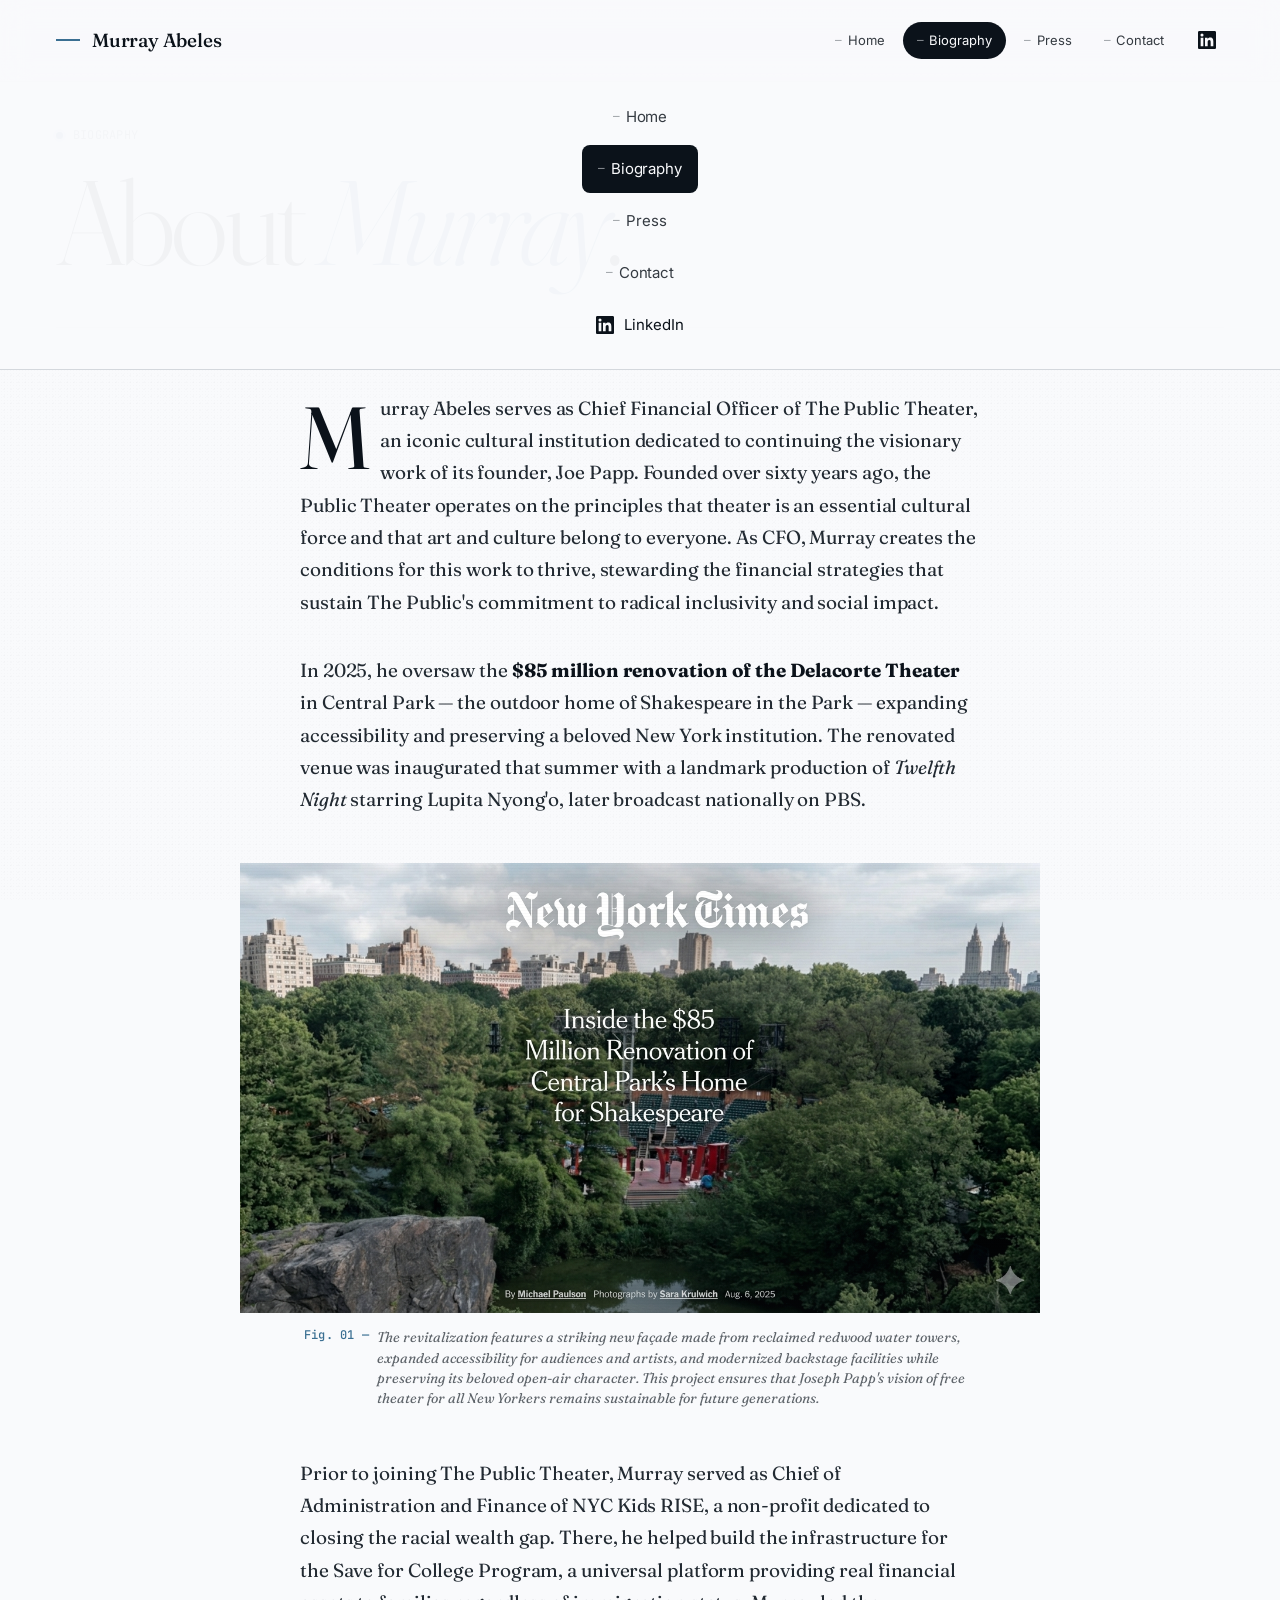
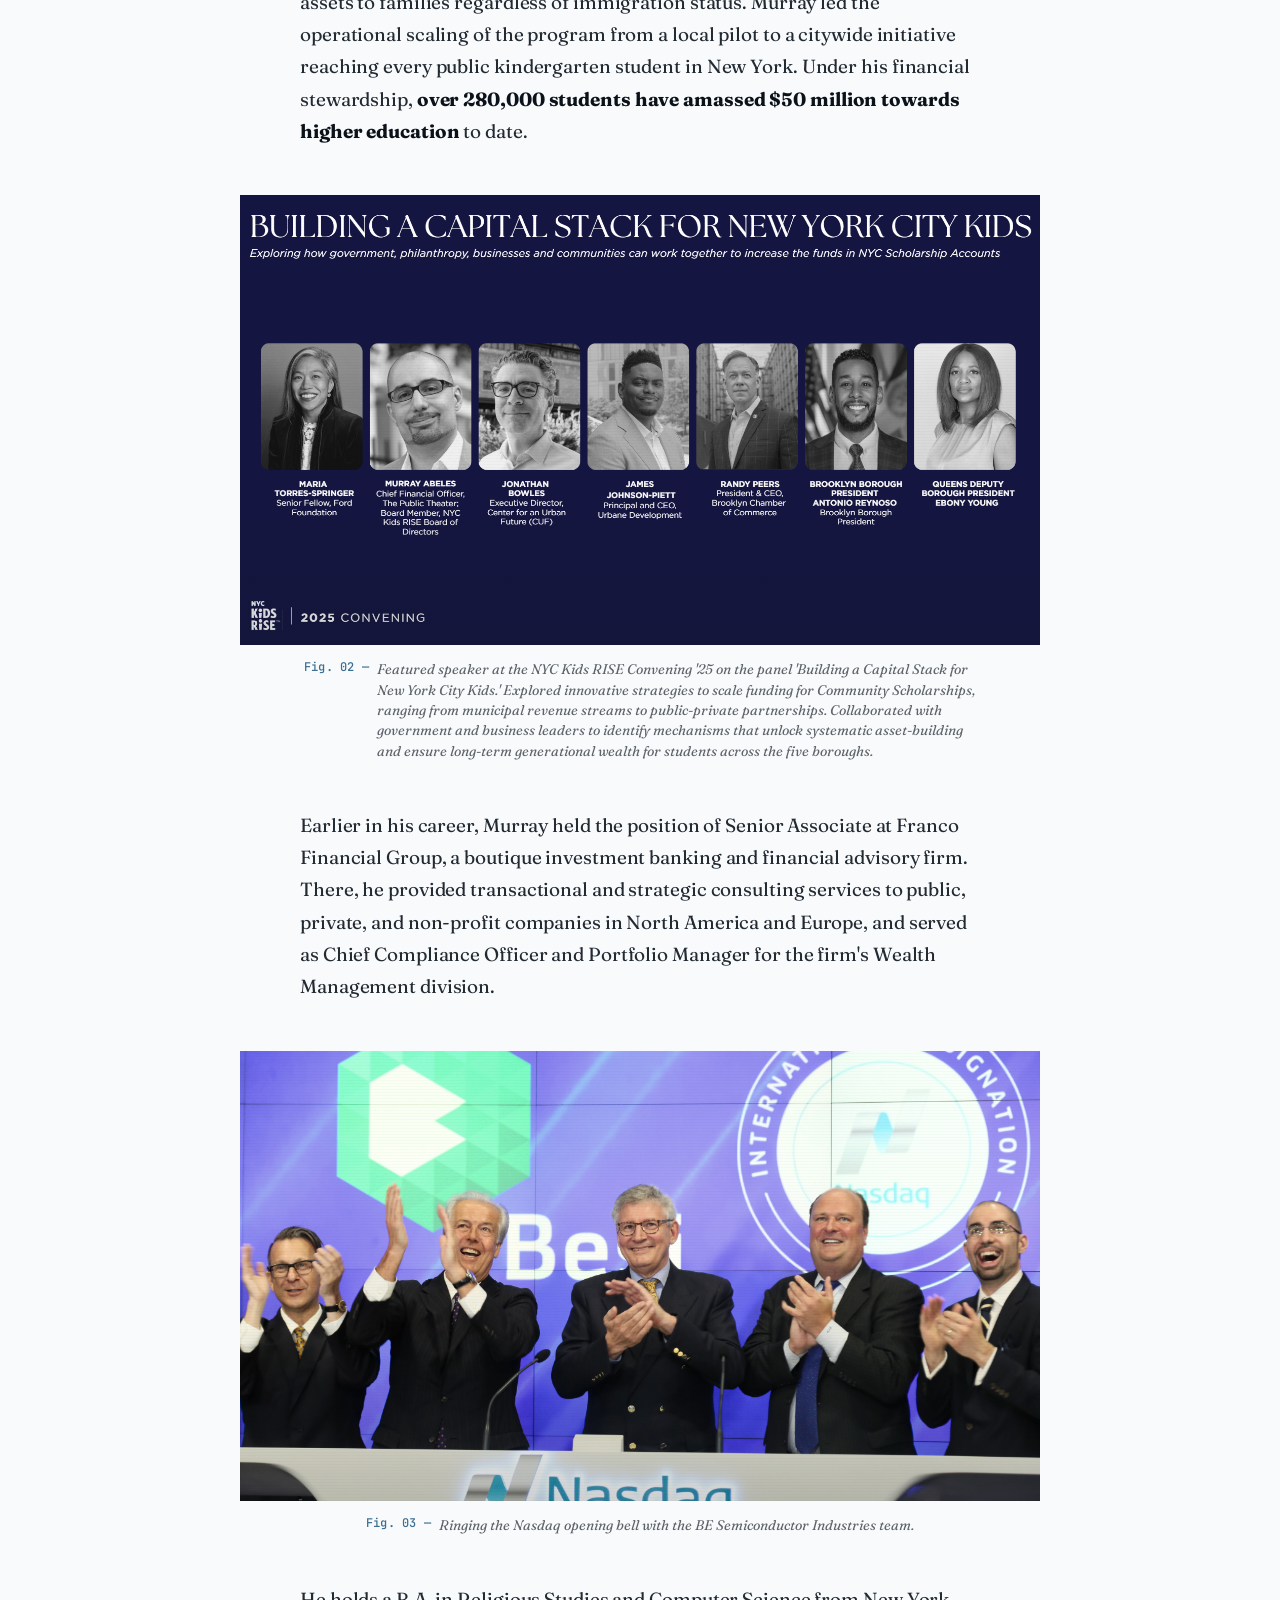
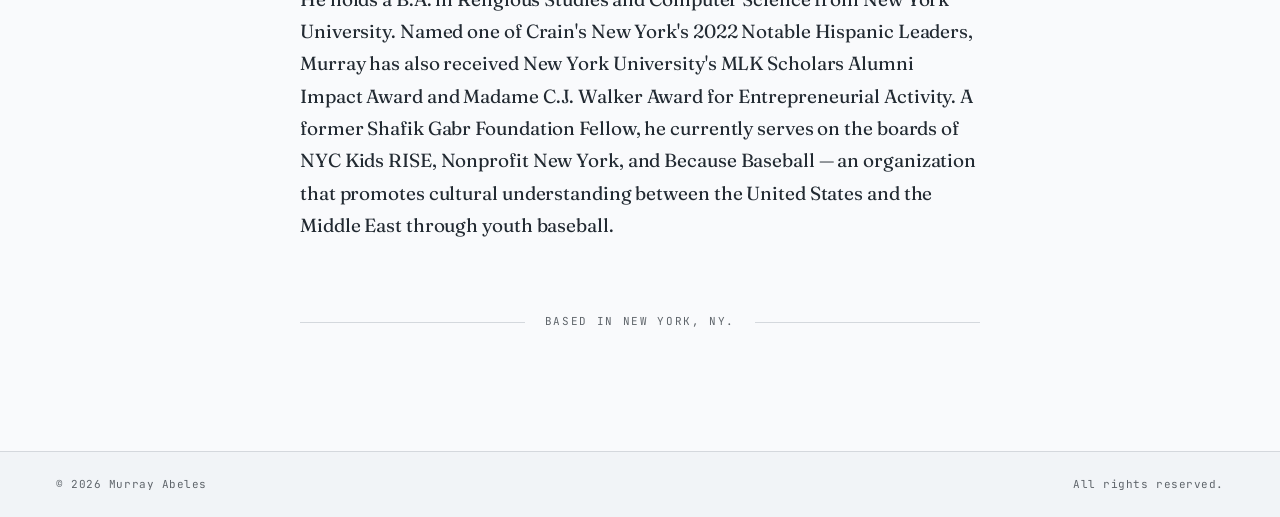
==== commit 5650c1c3: "Add mobile hamburger nav for responsive menu Co-Authored-By: Claude Sonnet 4.6 <noreply@anthropic.co" ====
--- a/bio.html
+++ b/bio.html
@@ -25,6 +25,18 @@
                 <svg width="18" height="18" viewBox="0 0 24 24" fill="currentColor" aria-hidden="true">
                     <path d="M20.447 20.452h-3.554v-5.569c0-1.328-.027-3.037-1.852-3.037-1.853 0-2.136 1.445-2.136 2.939v5.667H9.351V9h3.414v1.561h.046c.477-.9 1.637-1.85 3.37-1.85 3.601 0 4.268 2.37 4.268 5.455v6.286zM5.337 7.433a2.062 2.062 0 01-2.063-2.065 2.063 2.063 0 112.063 2.065zm1.782 13.019H3.555V9h3.564v11.452zM22.225 0H1.771C.792 0 0 .774 0 1.729v20.542C0 23.227.792 24 1.771 24h20.451C23.2 24 24 23.227 24 22.271V1.729C24 .774 23.2 0 22.222 0h.003z"/>
                 </svg>
+            </a>
+        </nav>
+        <button class="nav-hamburger" aria-label="Toggle menu" aria-expanded="false">
+            <span></span><span></span><span></span>
+        </button>
+        <nav class="nav-drawer">
+            <a class="nav-link" href="index.html"><span class="nav-dash">—</span>Home</a>
+            <a class="nav-link active" href="bio.html"><span class="nav-dash">—</span>Biography</a>
+            <a class="nav-link" href="press.html"><span class="nav-dash">—</span>Press</a>
+            <a class="nav-link" href="contact.html"><span class="nav-dash">—</span>Contact</a>
+            <a class="nav-linkedin" href="https://www.linkedin.com/in/murrayabeles/" target="_blank" aria-label="LinkedIn">
+                <svg width="18" height="18" viewBox="0 0 24 24" fill="currentColor" aria-hidden="true"><path d="M20.447 20.452h-3.554v-5.569c0-1.328-.027-3.037-1.852-3.037-1.853 0-2.136 1.445-2.136 2.939v5.667H9.351V9h3.414v1.561h.046c.477-.9 1.637-1.85 3.37-1.85 3.601 0 4.268 2.37 4.268 5.455v6.286zM5.337 7.433a2.062 2.062 0 01-2.063-2.065 2.063 2.063 0 112.063 2.065zm1.782 13.019H3.555V9h3.564v11.452zM22.225 0H1.771C.792 0 0 .774 0 1.729v20.542C0 23.227.792 24 1.771 24h20.451C23.2 24 24 23.227 24 22.271V1.729C24 .774 23.2 0 22.222 0h.003z"/></svg>
             </a>
         </nav>
     </header>
@@ -106,5 +118,19 @@
         </div>
     </footer>
 
+    <script>
+        const btn = document.querySelector('.nav-hamburger');
+        const drawer = document.querySelector('.nav-drawer');
+        btn.addEventListener('click', () => {
+            const open = drawer.classList.toggle('open');
+            btn.classList.toggle('open', open);
+            btn.setAttribute('aria-expanded', String(open));
+        });
+        drawer.querySelectorAll('a').forEach(a => a.addEventListener('click', () => {
+            drawer.classList.remove('open');
+            btn.classList.remove('open');
+            btn.setAttribute('aria-expanded', 'false');
+        }));
+    </script>
 </body>
 </html>
--- a/css/style.css
+++ b/css/style.css
@@ -128,6 +128,69 @@
 }
 .nav-linkedin:hover { color: var(--accent); background: oklch(0.20 0.015 250 / 0.06); }
 
+/* Hamburger — hidden on desktop */
+.nav-hamburger {
+  display: none;
+  flex-direction: column;
+  justify-content: center;
+  gap: 5px;
+  width: 36px;
+  height: 36px;
+  background: none;
+  border: none;
+  cursor: pointer;
+  padding: 4px;
+  border-radius: 6px;
+  transition: background 0.2s;
+}
+.nav-hamburger:hover { background: oklch(0.20 0.015 250 / 0.06); }
+.nav-hamburger span {
+  display: block;
+  height: 1.5px;
+  background: var(--ink);
+  border-radius: 2px;
+  transition: transform 0.25s, opacity 0.25s;
+  transform-origin: center;
+}
+.nav-hamburger.open span:nth-child(1) { transform: translateY(6.5px) rotate(45deg); }
+.nav-hamburger.open span:nth-child(2) { opacity: 0; }
+.nav-hamburger.open span:nth-child(3) { transform: translateY(-6.5px) rotate(-45deg); }
+
+/* Mobile nav drawer */
+.nav-drawer {
+  display: none;
+  position: absolute;
+  top: 100%;
+  left: 0;
+  right: 0;
+  background: oklch(0.985 0.003 250 / 0.97);
+  backdrop-filter: blur(14px);
+  -webkit-backdrop-filter: blur(14px);
+  border-bottom: 1px solid var(--line);
+  flex-direction: column;
+  padding: 12px 20px 20px;
+  gap: 4px;
+}
+.nav-drawer.open { display: flex; }
+.nav-drawer .nav-link {
+  font-size: 15px;
+  padding: 12px 16px;
+  border-radius: 8px;
+}
+.nav-drawer .nav-linkedin {
+  margin-left: 0;
+  padding: 12px 16px;
+  justify-content: flex-start;
+  gap: 10px;
+  font-size: 13px;
+  font-family: var(--sans);
+  border-radius: 8px;
+}
+.nav-drawer .nav-linkedin::after {
+  content: 'LinkedIn';
+  font-size: 15px;
+}
+
 /* =========================================
    HOME — HERO
    ========================================= */
@@ -141,7 +204,7 @@
   display: grid;
   grid-template-columns: 0.85fr 1.15fr;
   gap: 0 64px;
-  padding: 72px 0 100px;
+  padding: 40px 0 40px;
   border-bottom: 1px solid var(--line);
 }
 
@@ -260,7 +323,7 @@
    INTERIOR PAGES
    ========================================= */
 .page-wrap {
-  padding: 80px 56px 120px;
+  padding: 40px 56px 120px;
   position: relative;
   z-index: 1;
   min-height: 80vh;
@@ -529,6 +592,27 @@
   transition: background 0.2s, gap 0.2s;
 }
 .form-btn:hover { background: var(--accent); gap: 16px; }
+.form-btn:disabled { opacity: 0.6; cursor: not-allowed; }
+
+.form-error {
+  font-family: var(--mono);
+  font-size: 12px;
+  color: oklch(0.5 0.18 25);
+  padding: 10px 14px;
+  border: 1px solid oklch(0.5 0.18 25 / 0.3);
+  background: oklch(0.5 0.18 25 / 0.04);
+}
+
+/* =========================================
+   THANK YOU
+   ========================================= */
+.thankyou-msg {
+  font-family: var(--serif);
+  font-size: 19px;
+  line-height: 1.6;
+  color: var(--ink-2);
+  margin-bottom: 28px;
+}
 
 /* =========================================
    FOOTER
@@ -555,10 +639,10 @@
 @media (max-width: 1000px) {
   .site-nav  { padding: 16px 32px; }
   .home-wrap { padding: 0 32px 40px; }
-  .page-wrap { padding: 60px 32px 80px; }
+  .page-wrap { padding: 32px 32px 80px; }
   .site-footer { padding: 20px 32px; }
 
-  .hero { grid-template-columns: 1fr; gap: 48px; padding: 56px 0 64px; }
+  .hero { grid-template-columns: 1fr; gap: 48px; padding: 32px 0 64px; }
   .hero-h1 { font-size: 56px; }
   .portrait-frame { height: 480px; }
 
@@ -567,12 +651,13 @@
 }
 
 @media (max-width: 680px) {
-  .site-nav  { padding: 14px 20px; }
+  .site-nav  { padding: 14px 20px; position: relative; flex-wrap: wrap; }
   .home-wrap { padding: 0 20px 32px; }
   .page-wrap { padding: 40px 20px 64px; }
   .site-footer { padding: 16px 20px; }
 
-  .nav-link { padding: 6px 10px; font-size: 12px; }
+  .site-nav > nav { display: none; }
+  .nav-hamburger { display: flex; }
   .mark-name { font-size: 16px; }
 
   .hero-h1 { font-size: 42px; }
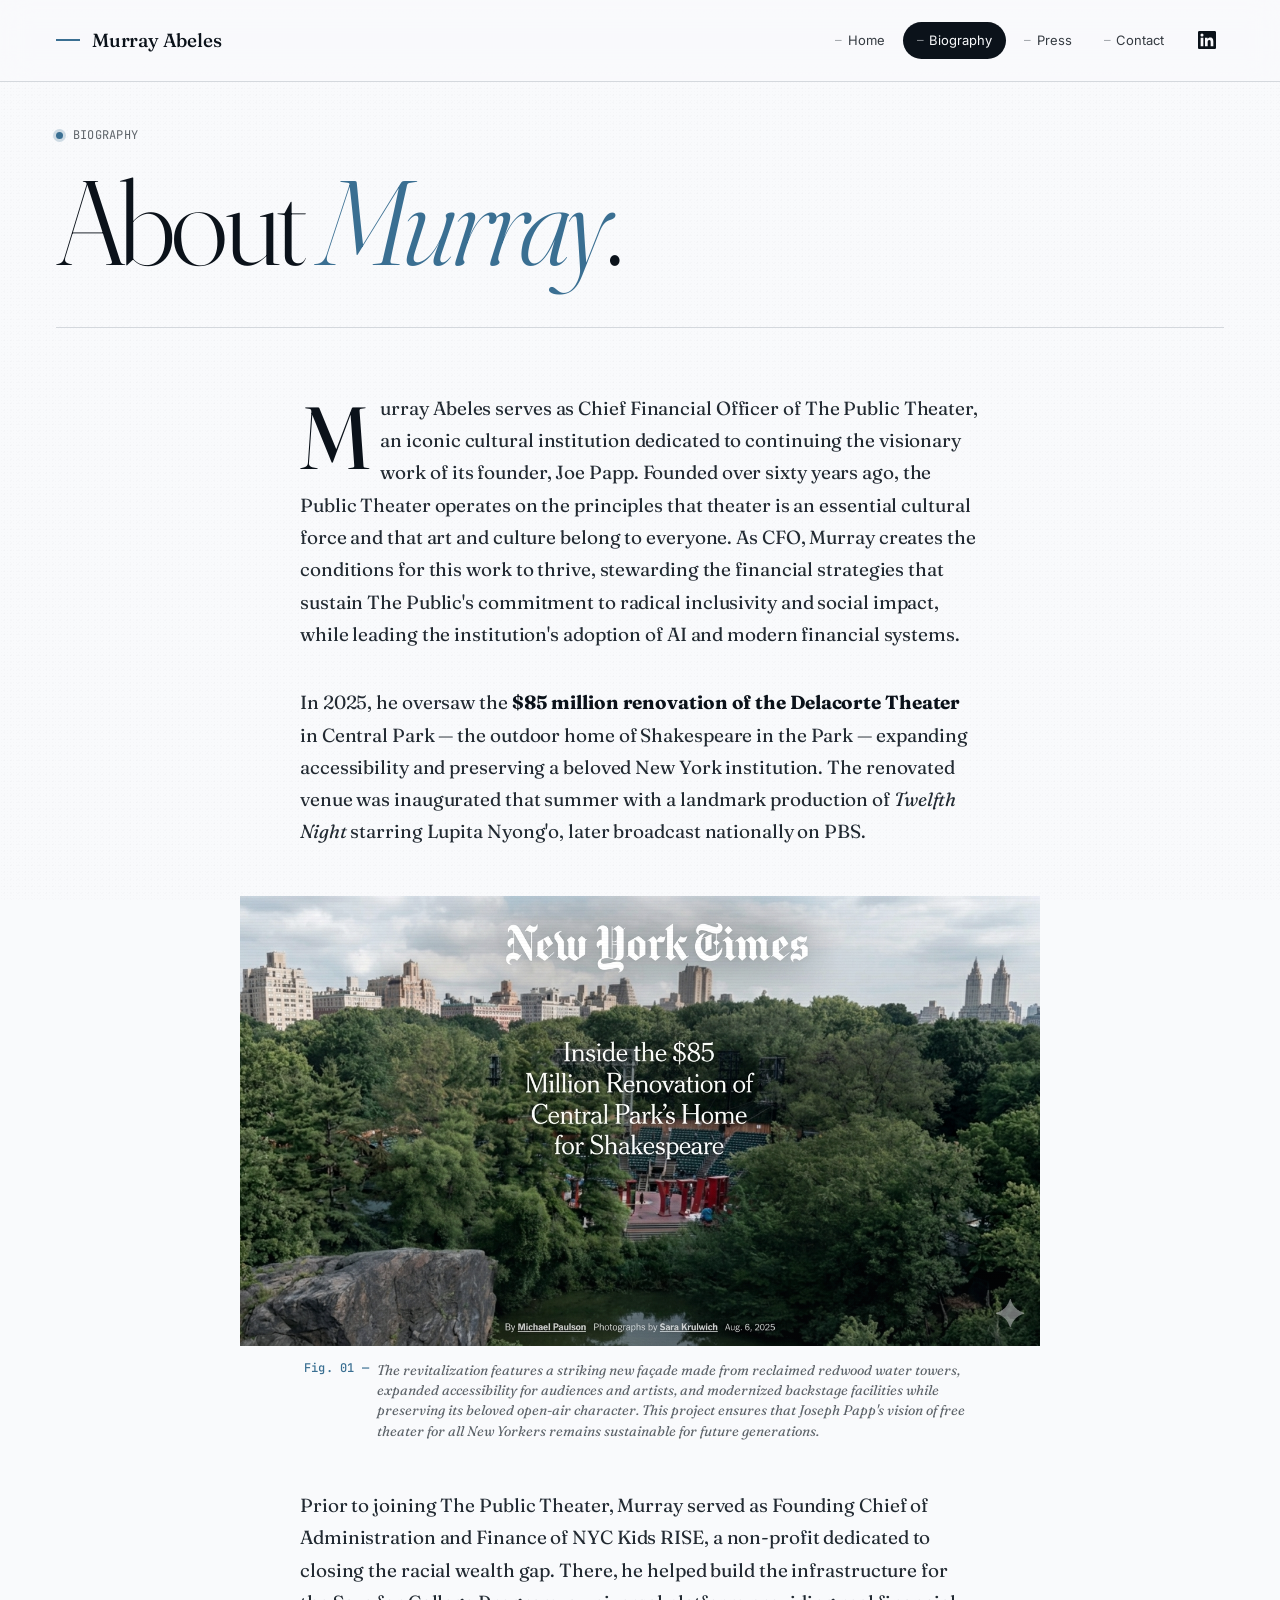
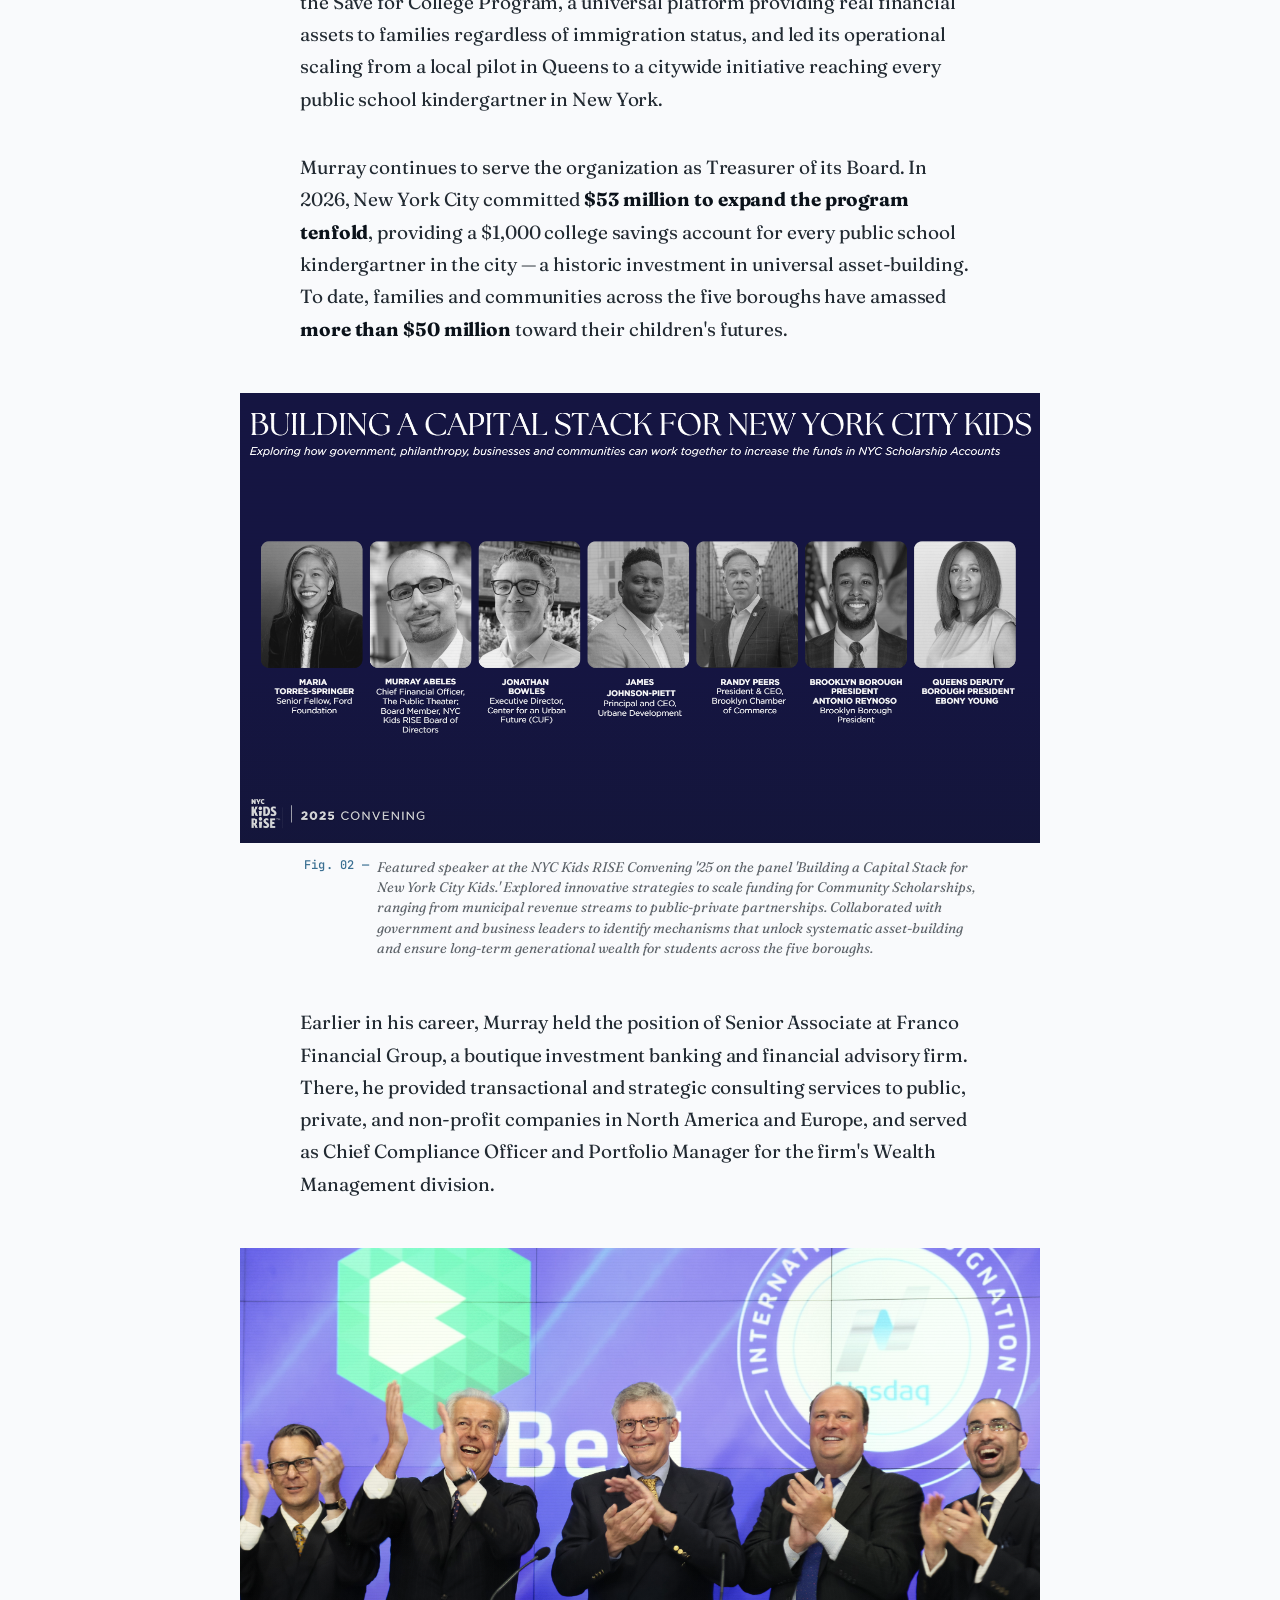
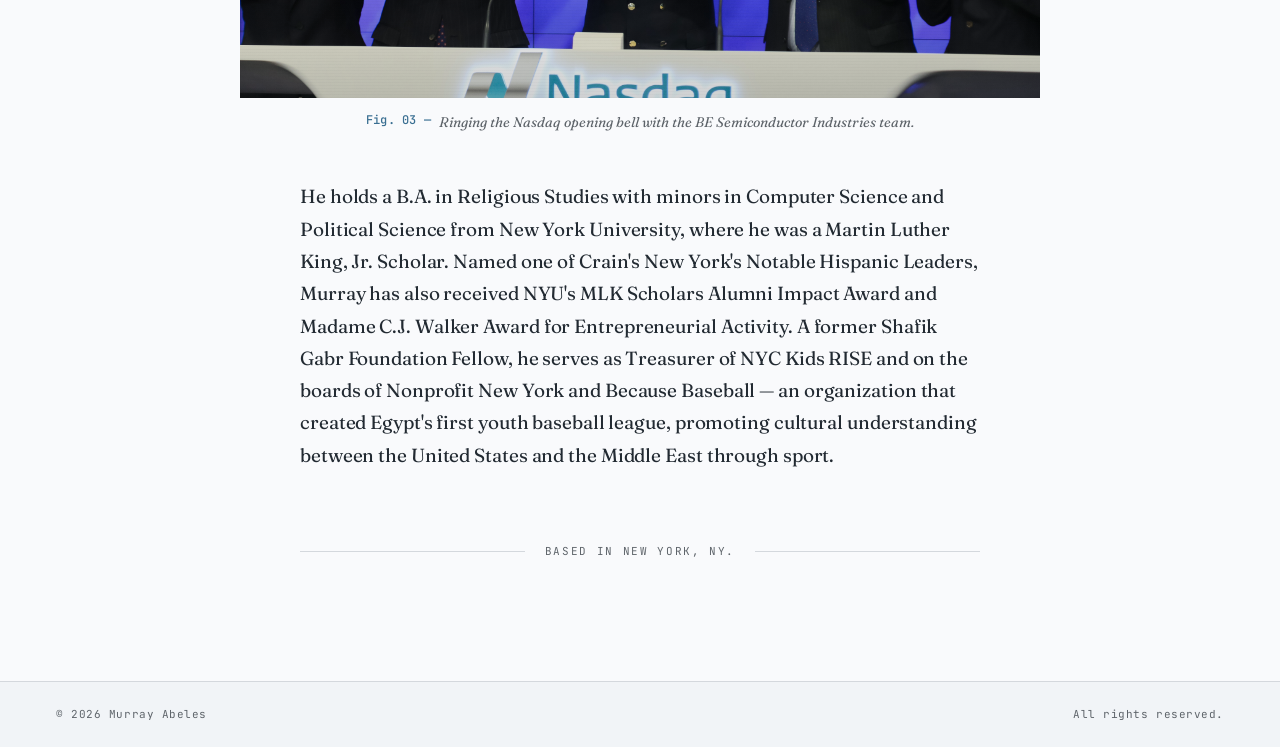
==== commit 578c8608: "Update bio copy with AI/finance systems note, NYC Kids RISE expansion details, and refreshed credent" ====
--- a/bio.html
+++ b/bio.html
@@ -50,7 +50,7 @@
         <article class="essay">
 
             <p class="essay-p essay-first">
-                <span class="dropcap">M</span>urray Abeles serves as Chief Financial Officer of The Public Theater, an iconic cultural institution dedicated to continuing the visionary work of its founder, Joe Papp. Founded over sixty years ago, the Public Theater operates on the principles that theater is an essential cultural force and that art and culture belong to everyone. As CFO, Murray creates the conditions for this work to thrive, stewarding the financial strategies that sustain The Public's commitment to radical inclusivity and social impact.
+                <span class="dropcap">M</span>urray Abeles serves as Chief Financial Officer of The Public Theater, an iconic cultural institution dedicated to continuing the visionary work of its founder, Joe Papp. Founded over sixty years ago, the Public Theater operates on the principles that theater is an essential cultural force and that art and culture belong to everyone. As CFO, Murray creates the conditions for this work to thrive, stewarding the financial strategies that sustain The Public's commitment to radical inclusivity and social impact, while leading the institution's adoption of AI and modern financial systems.
             </p>
 
             <p class="essay-p">
@@ -69,7 +69,11 @@
             </figure>
 
             <p class="essay-p">
-                Prior to joining The Public Theater, Murray served as Chief of Administration and Finance of NYC Kids RISE, a non-profit dedicated to closing the racial wealth gap. There, he helped build the infrastructure for the Save for College Program, a universal platform providing real financial assets to families regardless of immigration status. Murray led the operational scaling of the program from a local pilot to a citywide initiative reaching every public kindergarten student in New York. Under his financial stewardship, <strong>over 280,000 students have amassed $50 million towards higher education</strong> to date.
+                Prior to joining The Public Theater, Murray served as Founding Chief of Administration and Finance of NYC Kids RISE, a non-profit dedicated to closing the racial wealth gap. There, he helped build the infrastructure for the Save for College Program, a universal platform providing real financial assets to families regardless of immigration status, and led its operational scaling from a local pilot in Queens to a citywide initiative reaching every public school kindergartner in New York.
+            </p>
+
+            <p class="essay-p">
+                Murray continues to serve the organization as Treasurer of its Board. In 2026, New York City committed <strong>$53 million to expand the program tenfold</strong>, providing a $1,000 college savings account for every public school kindergartner in the city — a historic investment in universal asset-building. To date, families and communities across the five boroughs have amassed <strong>more than $50 million</strong> toward their children's futures.
             </p>
 
             <figure class="plate">
@@ -99,7 +103,7 @@
             </figure>
 
             <p class="essay-p">
-                He holds a B.A. in Religious Studies and Computer Science from New York University. Named one of Crain's New York's 2022 Notable Hispanic Leaders, Murray has also received New York University's MLK Scholars Alumni Impact Award and Madame C.J. Walker Award for Entrepreneurial Activity. A former Shafik Gabr Foundation Fellow, he currently serves on the boards of NYC Kids RISE, Nonprofit New York, and Because Baseball — an organization that promotes cultural understanding between the United States and the Middle East through youth baseball.
+                He holds a B.A. in Religious Studies with minors in Computer Science and Political Science from New York University, where he was a Martin Luther King, Jr. Scholar. Named one of Crain's New York's Notable Hispanic Leaders, Murray has also received NYU's MLK Scholars Alumni Impact Award and Madame C.J. Walker Award for Entrepreneurial Activity. A former Shafik Gabr Foundation Fellow, he serves as Treasurer of NYC Kids RISE and on the boards of Nonprofit New York and Because Baseball — an organization that created Egypt's first youth baseball league, promoting cultural understanding between the United States and the Middle East through sport.
             </p>
 
             <footer class="essay-colophon">
--- a/css/style.css
+++ b/css/style.css
@@ -90,7 +90,7 @@
   letter-spacing: -0.01em;
 }
 
-.site-nav nav {
+.site-nav > nav:not(.nav-drawer) {
   display: flex;
   align-items: center;
   gap: 4px;
@@ -450,7 +450,7 @@
 /* =========================================
    PRESS
    ========================================= */
-.press { display: flex; flex-direction: column; gap: 80px; }
+.press { display: flex; flex-direction: column; gap: 80px; max-width: 760px; margin: 0 auto; }
 
 .press-group-title {
   font-family: var(--mono);
@@ -495,7 +495,7 @@
 .press-logo {
   display: flex;
   align-items: center;
-  justify-content: flex-start;
+  justify-content: center;
   line-height: 1;
   padding-right: 20px;
   border-right: 1px solid var(--line-2);
@@ -507,7 +507,7 @@
   width: 100%;
   height: 100%;
   object-fit: contain;
-  object-position: left center;
+  object-position: center;
   display: block;
 }
 .press-logo--cnbc .press-logo-img,
@@ -656,7 +656,7 @@
   .page-wrap { padding: 40px 20px 64px; }
   .site-footer { padding: 16px 20px; }
 
-  .site-nav > nav { display: none; }
+  .site-nav > nav:not(.nav-drawer) { display: none; }
   .nav-hamburger { display: flex; }
   .mark-name { font-size: 16px; }
 
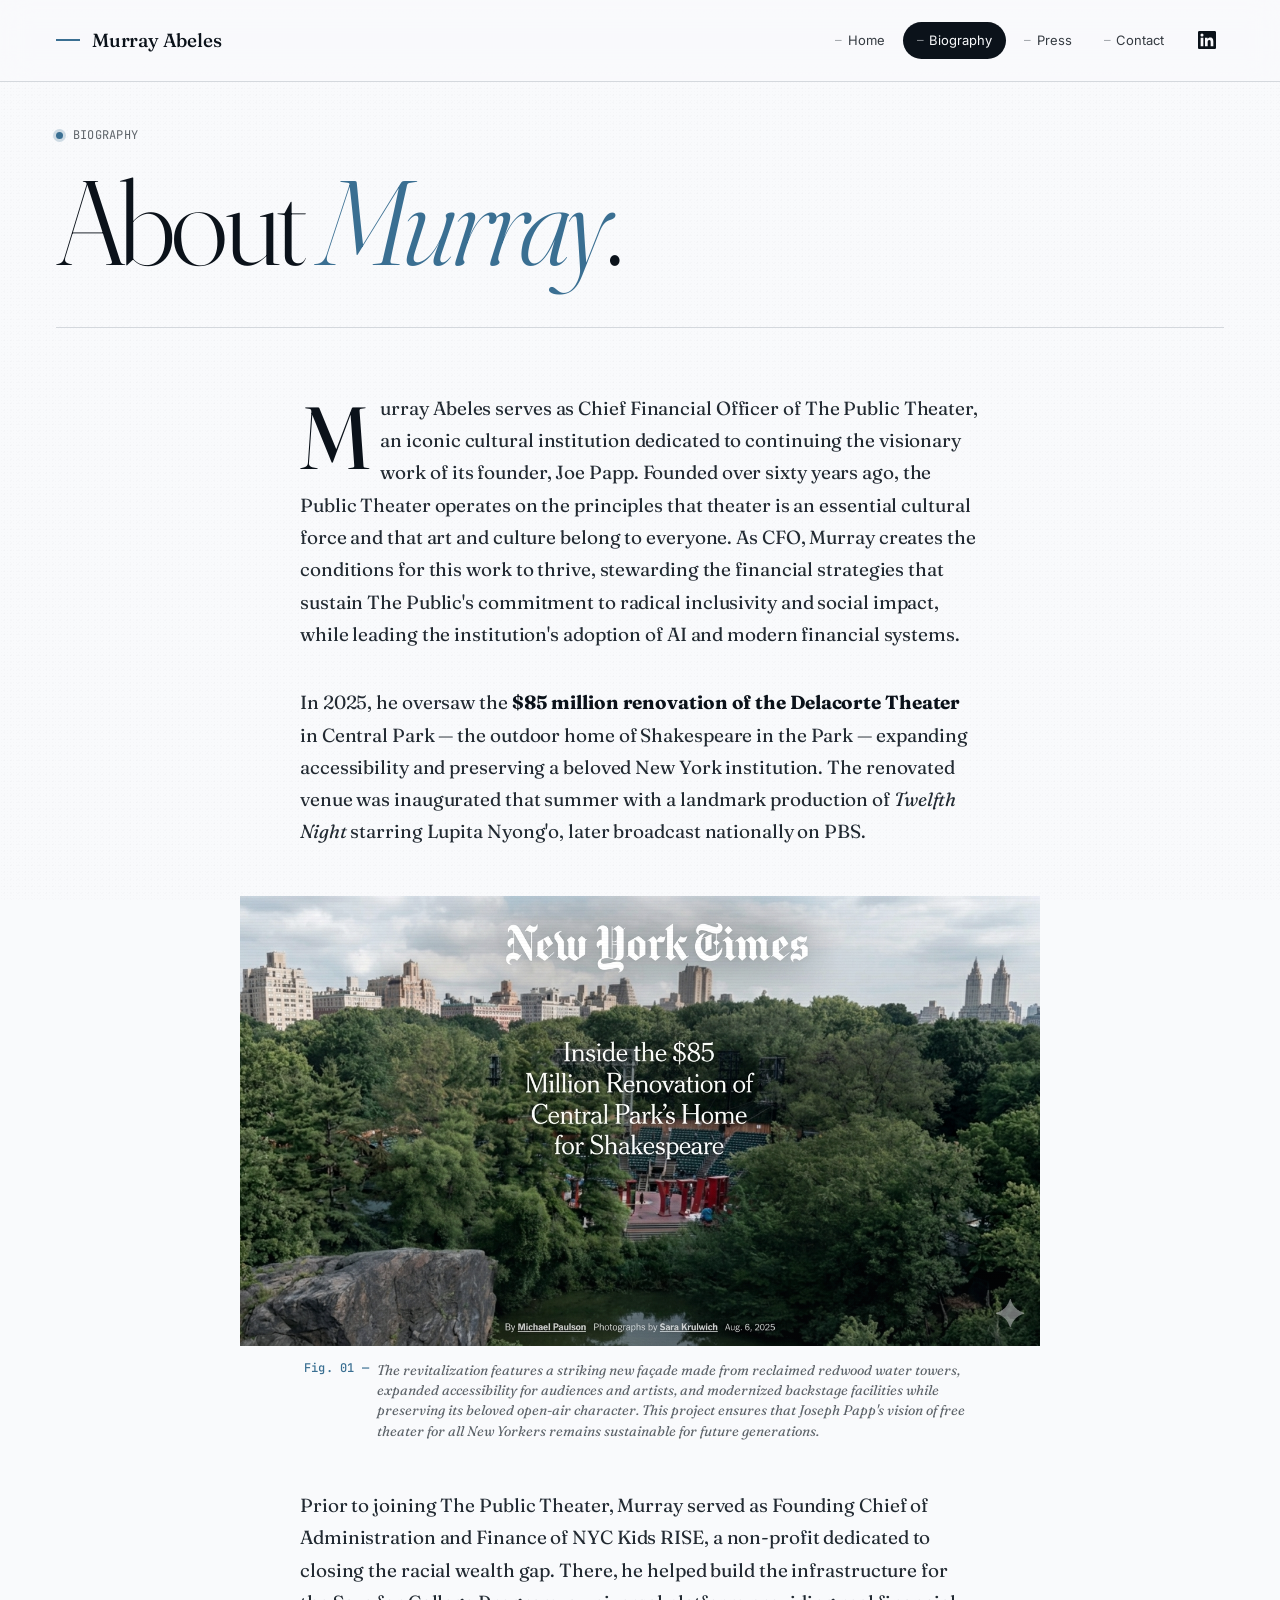
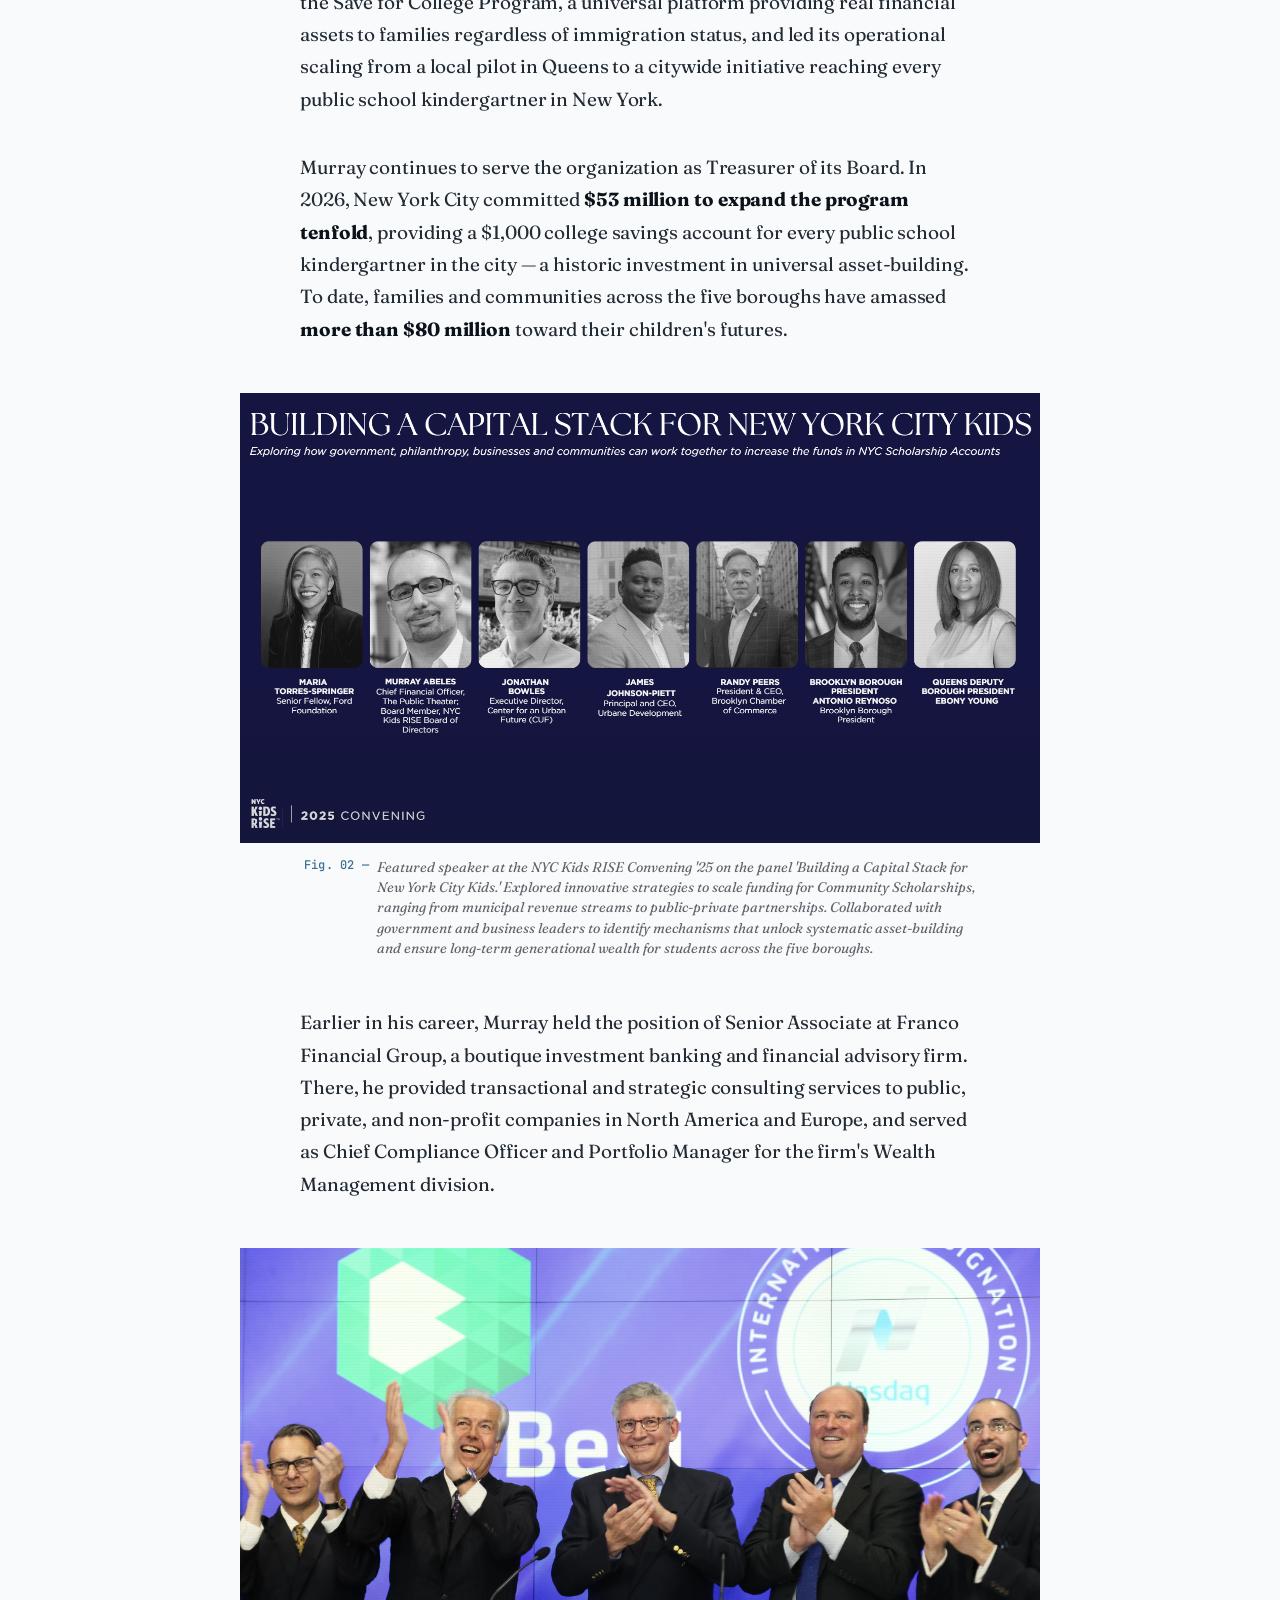
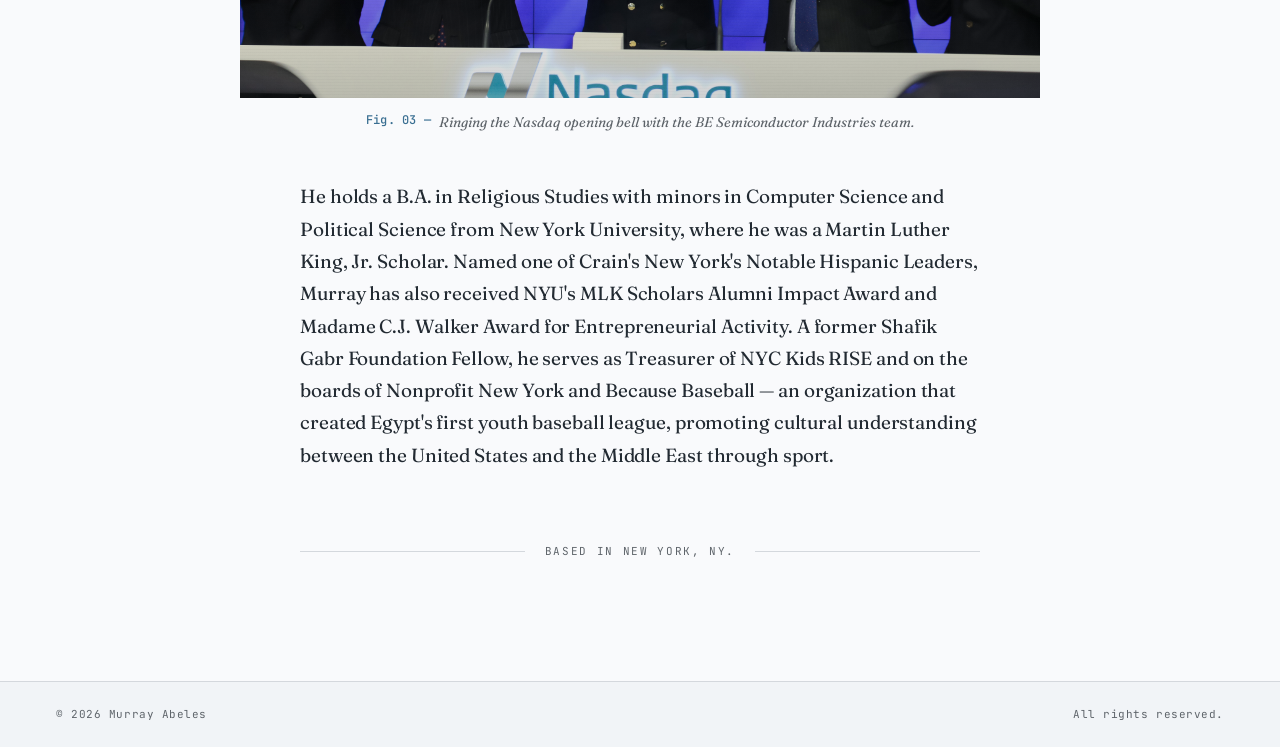
==== commit 40aa896a: "Correct amassed college savings figure to $80 million Co-Authored-By: Claude Sonnet 5 <noreply@anthr" ====
--- a/bio.html
+++ b/bio.html
@@ -73,7 +73,7 @@
             </p>
 
             <p class="essay-p">
-                Murray continues to serve the organization as Treasurer of its Board. In 2026, New York City committed <strong>$53 million to expand the program tenfold</strong>, providing a $1,000 college savings account for every public school kindergartner in the city — a historic investment in universal asset-building. To date, families and communities across the five boroughs have amassed <strong>more than $50 million</strong> toward their children's futures.
+                Murray continues to serve the organization as Treasurer of its Board. In 2026, New York City committed <strong>$53 million to expand the program tenfold</strong>, providing a $1,000 college savings account for every public school kindergartner in the city — a historic investment in universal asset-building. To date, families and communities across the five boroughs have amassed <strong>more than $80 million</strong> toward their children's futures.
             </p>
 
             <figure class="plate">
